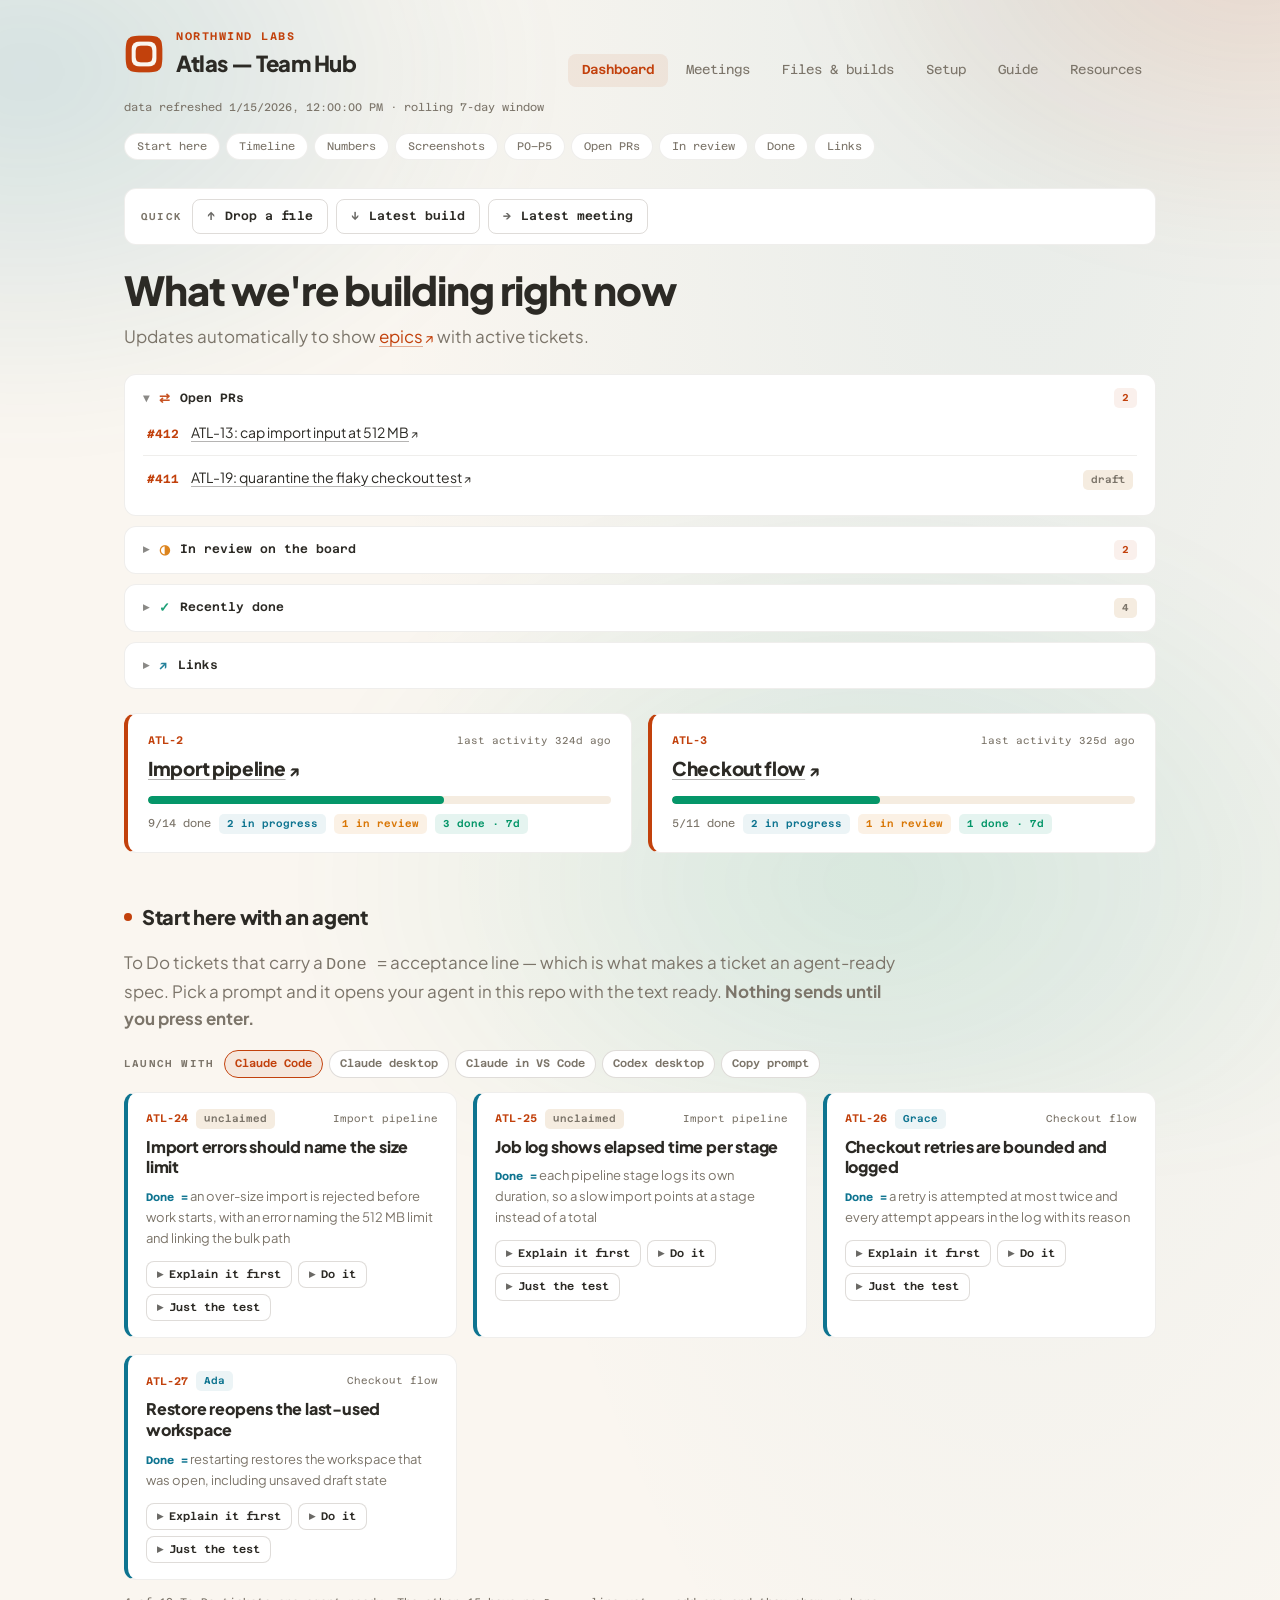
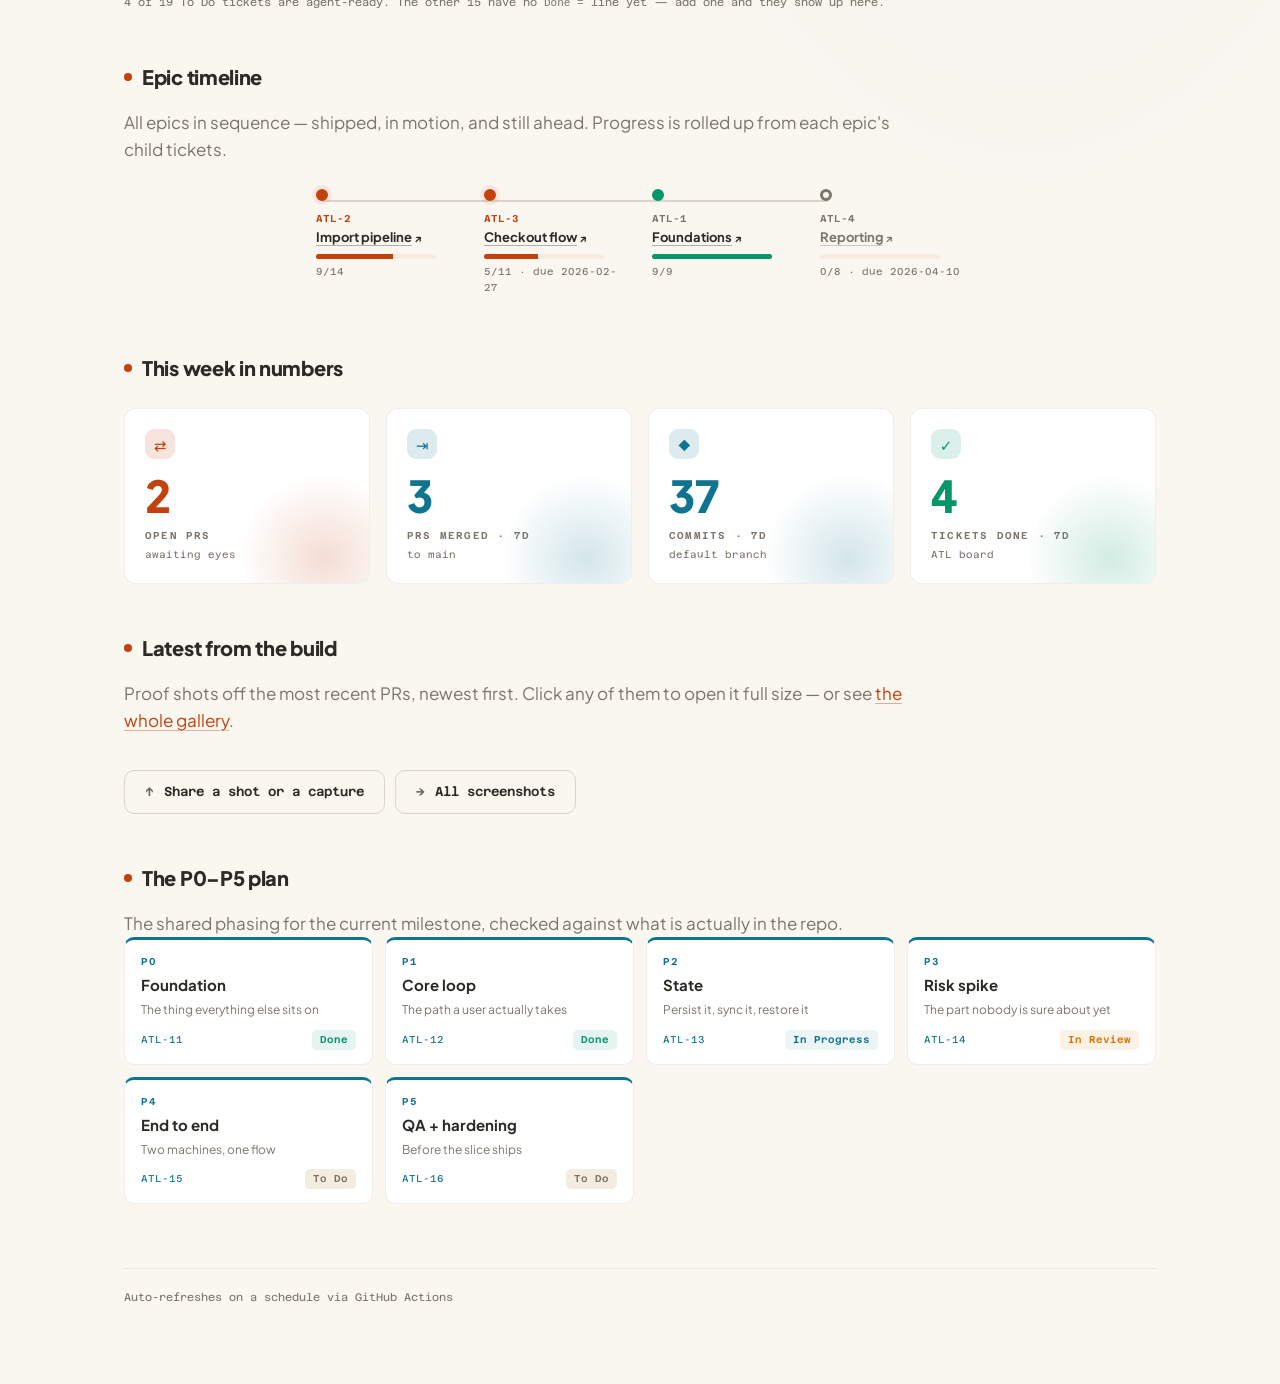
==== site/index.html @ 86916134 "A team hub that deploys as plain files Extracted from a working private deployment and generalised. " ====
<!DOCTYPE html>
<html lang="en">
<head>
<meta charset="UTF-8">
<meta name="viewport" content="width=device-width, initial-scale=1.0">
<title>Dashboard</title>
<link rel="preconnect" href="https://fonts.googleapis.com">
<link rel="preconnect" href="https://fonts.gstatic.com" crossorigin>
<link href="https://fonts.googleapis.com/css2?family=Plus+Jakarta+Sans:wght@400;600;700;800&family=Azeret+Mono:wght@400;600&display=swap" rel="stylesheet">
<link rel="icon" type="image/png" sizes="32x32" href="brand/mark-32.png">
<link rel="icon" type="image/png" sizes="64x64" href="brand/mark-64.png">
<link rel="stylesheet" href="style.css">
<script src="hub.config.js"></script>
<script defer src="hub.js"></script>
</head>
<body>
<div class="wrap">

<header class="site" data-hub-shell></header>
<p class="meta" id="generated">loading…</p>
<nav class="jumps">
  <a href="#s-start" data-needs-tracker>Start here</a>
  <a href="#s-timeline" data-needs-tracker>Timeline</a>
  <a href="#s-numbers">Numbers</a>
  <a href="#s-shots">Screenshots</a>
  <a href="#s-plan" data-needs-phases>P0–P5</a>
  <a href="#s-prs">Open PRs</a>
  <a href="#s-review" data-needs-tracker>In review</a>
  <a href="#s-done" data-needs-tracker>Done</a>
  <a href="#s-links">Links</a>
</nav>

<section class="quickbar" aria-label="Quick actions">
  <span class="quickbar__label">Quick</span>
  <a class="btn btn--lg btn--ghost" data-icon="↑" href="files.html#s-drop">Drop a file</a>
  <a class="btn btn--lg btn--ghost" data-icon="↓" href="files.html#s-builds">Latest build</a>
  <a class="btn btn--lg btn--ghost" data-icon="→" href="meetings.html">Latest meeting</a>
</section>

<h1>What we're building right now</h1>
<p class="lead" data-needs-tracker>Updates automatically to show <a id="epics-link">epics</a> with active tickets.</p>



<!-- The four reference lists live at the top where they are reachable, but folded
     so they do not push the actual dashboard below the fold. Native <details>:
     keyboard and screen-reader behaviour for free, and it still works if the
     script never loads. Counts sit in the header so a closed section still
     tells you whether it is worth opening. -->
<div class="folds">
  <details class="fold" id="s-prs" data-fold="prs" open>
    <summary class="fold__head"><span class="fold__icon">⇄</span>Open PRs<span class="fold__count" id="n-open-prs">–</span></summary>
    <div class="fold__body"><ul class="rows" id="open-prs"></ul></div>
  </details>

  <details class="fold" id="s-review" data-fold="review" data-needs-tracker>
    <summary class="fold__head"><span class="fold__icon">◑</span>In review on the board<span class="fold__count" id="n-in-review">–</span></summary>
    <div class="fold__body"><ul class="rows" id="in-review"></ul></div>
  </details>

  <details class="fold" id="s-done" data-fold="done" data-needs-tracker>
    <summary class="fold__head"><span class="fold__icon">✓</span>Recently done<span class="fold__count" id="n-done-recent">–</span></summary>
    <div class="fold__body"><ul class="rows" id="done-recent"></ul></div>
  </details>

  <details class="fold" id="s-links" data-fold="links">
    <summary class="fold__head"><span class="fold__icon">↗</span>Links</summary>
    <div class="fold__body">
      <div class="links" id="links"></div>
    </div>
  </details>
</div>

<div class="epic-hero" id="active-epics" data-needs-tracker></div>

<h2 id="s-start" data-needs-tracker>Start here with an agent</h2>
<p class="lead" data-needs-tracker>To Do tickets that carry a <code>Done =</code> acceptance line — which is what makes a ticket an agent-ready spec. Pick a prompt and it opens your agent in this repo with the text ready. <strong>Nothing sends until you press enter.</strong></p>
<div class="launchbar" data-needs-tracker>
  <span class="launchbar__label">Launch with</span>
  <div class="launchbar__opts" id="launcher"></div>
</div>
<div id="agent-ready" data-needs-tracker></div>

<h2 id="s-timeline" data-needs-tracker>Epic timeline</h2>
<p class="lead" data-needs-tracker>All epics in sequence — shipped, in motion, and still ahead. Progress is rolled up from each epic's child tickets.</p>
<div class="timeline-scroll" data-needs-tracker><div class="timeline" id="timeline"></div></div>

<h2 id="s-numbers">This week in numbers</h2>
<div class="kpis" id="kpis"></div>

<h2 id="s-shots">Latest from the build</h2>
<p class="lead">Proof shots off the most recent PRs, newest first. Click any of them to open it full size — or see <a href="files.html#s-shots">the whole gallery</a>.</p>
<div class="shots" id="shots"></div>

<div class="btn-row">
  <a class="btn btn--lg btn--ghost" data-icon="↑" href="files.html#s-drop">Share a shot or a capture</a>
  <a class="btn btn--lg btn--ghost" data-icon="→" href="files.html#s-shots">All screenshots</a>
</div>

<h2 id="s-plan" data-needs-phases>The P0–P5 plan</h2>
<p class="lead" id="phases-blurb" data-needs-phases></p>
<div class="phases" id="phases" data-needs-phases></div>


<footer class="site" data-hub-shell></footer>

</div>
<script>
/* hub.js is deferred: it runs after this inline script is parsed but before
   DOMContentLoaded fires. A cached data.json can resolve faster than that, so
   anything needing its launcher API waits here rather than racing it. */
const hubReady = new Promise((resolve) => {
  if (document.readyState !== "loading") resolve();
  else document.addEventListener("DOMContentLoaded", resolve, { once: true });
});

/* Numbers tick up from zero on load — the point of this row is "how much moved
   this week", and watching it land reads faster than a static figure. Anyone
   who has asked the OS for less motion just gets the final number. */
function countUp() {
  const still = window.matchMedia("(prefers-reduced-motion: reduce)").matches;
  for (const el of document.querySelectorAll(".kpi__val[data-to]")) {
    const to = Number(el.dataset.to);
    // requestAnimationFrame does not run in a background tab, so animating there
    // would zero the number and never restore it — someone opening the hub in a
    // background tab would come back to 0 across the board. Correctness first:
    // if we cannot animate, the real figure just stays put.
    if (!Number.isFinite(to) || to === 0 || still || document.visibilityState !== "visible") continue;
    const started = performance.now(), ms = 700;
    const step = (now) => {
      const p = Math.min(1, (now - started) / ms);
      el.textContent = Math.round(to * (1 - Math.pow(1 - p, 3)));
      if (p < 1) requestAnimationFrame(step);
    };
    el.textContent = "0";
    requestAnimationFrame(step);
  }
}

const CONFIG = globalThis.HUB_CONFIG || {};

const CHIP = (s) => {
  const cls = /done/i.test(s) ? "done" : /review/i.test(s) ? "review" : /progress/i.test(s) ? "progress" : "todo";
  return `<span class="chip chip--${cls}">${s}</span>`;
};
const esc = (t) => String(t).replace(/[&<>"]/g, (c) => ({ "&": "&amp;", "<": "&lt;", ">": "&gt;", '"': "&quot;" }[c]));

/* Board sections are removed outright when no tracker is configured, so every
   write below goes through this — a missing target is an expected state, not
   an error, and one throw here would abort the whole render. */
const setHTML = (id, html) => { const el = document.getElementById(id); if (el) el.innerHTML = html; };

/* A hub with no issue tracker is a legitimate setup — plenty of teams run on
   GitHub alone. Every board-derived section is marked data-needs-tracker (and
   the phase plan data-needs-phases, since it also needs a plan to draw), and
   they come out of the page entirely rather than sitting there empty.

   Removing beats hiding: the jump links go with their sections, so the page
   has no dead anchors, and nothing renders a "no data yet" placeholder for a
   feature this hub was never configured to have. */
const tracker = CONFIG.tracker || {};
const hasTracker = Boolean(tracker.baseUrl && tracker.projectKey);
const hasPhases = hasTracker && (CONFIG.phases || []).length > 0;

if (!hasTracker) for (const el of document.querySelectorAll("[data-needs-tracker]")) el.remove();
if (!hasPhases) for (const el of document.querySelectorAll("[data-needs-phases]")) el.remove();

/* Links are pure config — render them before the fetch so they are there even
   if data.json never arrives. */
document.getElementById("links").innerHTML = (CONFIG.links || [])
  .map((l) => `<a href="${esc(l.href)}">${esc(l.label)}</a>`).join("");

const epicsLink = document.getElementById("epics-link");
if (epicsLink && tracker.timelineUrl) epicsLink.href = tracker.timelineUrl;

const blurb = document.getElementById("phases-blurb");
if (blurb) blurb.textContent = CONFIG.phasesBlurb || "";

fetch("data.json", { cache: "no-cache" }).then((r) => r.json()).then((d) => {
  const gh = d.github || {}, jira = d.jira || {};
  const days = gh.windowDays || jira.windowDays || CONFIG.windowDays || 7;

  document.getElementById("generated").textContent =
    "data refreshed " + (d.generatedAt ? new Date(d.generatedAt).toLocaleString() : "—") + ` · rolling ${days}-day window`;

  const ago = (iso) => {
    if (!iso) return "no ticket activity yet";
    const dd = Math.floor((Date.now() - new Date(iso)) / 864e5);
    return dd <= 0 ? "active today" : dd === 1 ? "active yesterday" : `last activity ${dd}d ago`;
  };
  const pct = (e) => (e.total ? Math.round((e.done / e.total) * 100) : 0);
  const epics = jira.epics || [];
  const active = epics.filter((e) => e.state === "active");

  setHTML("active-epics", active.map((e) => `
    <div class="epic">
      <div class="epic__head">
        <span class="epic__key"><a href="${e.url}">${e.key}</a></span>
        <span class="epic__ago">${ago(e.lastActivity)}</span>
      </div>
      <div class="epic__name"><a href="${e.url}">${esc(e.name)}</a></div>
      <div class="epic__bar"><div class="epic__fill" style="width:${pct(e)}%"></div></div>
      <div class="epic__stats">
        <span>${e.done}/${e.total} done</span>
        ${e.inProgress ? `<span class="chip chip--progress">${e.inProgress} in progress</span>` : ""}
        ${e.inReview ? `<span class="chip chip--review">${e.inReview} in review</span>` : ""}
        ${e.doneRecent ? `<span class="chip chip--done">${e.doneRecent} done · ${days}d</span>` : ""}
      </div>
    </div>`).join("") ||
    `<p class="lead">${epics.length ? "No epic has moved recently — the board is quiet." : "No epic data yet — waiting on the next scheduled refresh."}</p>`);

  setHTML("timeline", epics.map((e) => `
    <div class="tl__node tl__node--${e.state}">
      <div class="tl__dot"></div>
      <div class="tl__key">${e.key}</div>
      <div class="tl__name"><a href="${e.url}">${esc(e.name)}</a></div>
      <div class="tl__bar"><div class="tl__fill" style="width:${pct(e)}%"></div></div>
      <div class="tl__meta">${e.total ? `${e.done}/${e.total}` : "unscoped"}${e.dueDate ? ` · due ${e.dueDate}` : ""}</div>
    </div>`).join("") ||
    '<p class="lead">No epic data yet — waiting on the next scheduled refresh.</p>');

  const doneCount = (jira.doneRecent || []).length;
  setHTML("kpis", [
    { v: (gh.openPrs || []).length, l: "open PRs", s: "awaiting eyes", tone: "accent", icon: "⇄" },
    { v: (gh.mergedPrs || []).length, l: `PRs merged · ${days}d`, s: "to main", tone: "water", icon: "⇥" },
    { v: gh.commitCount ?? "—", l: `commits · ${days}d`, s: "default branch", tone: "water", icon: "◆" },
    // The only board-derived card — it goes with the rest of the board.
    ...(hasTracker
      ? [{ v: doneCount, l: `tickets done · ${days}d`, s: tracker.label || "the board", tone: "green", icon: "✓" }]
      : []),
  ].map((k) => `
    <div class="kpi kpi--${k.tone}">
      <span class="kpi__icon">${k.icon}</span>
      <div class="kpi__val" data-to="${Number.isFinite(Number(k.v)) ? Number(k.v) : ""}">${k.v}</div>
      <div class="kpi__label">${k.l}</div>
      <div class="kpi__sub">${k.s}</div>
    </div>`).join(""));
  countUp();

  setHTML("phases", (jira.phases || []).map((p) => `
    <div class="phase">
      <div class="phase__tag">${p.phase}</div>
      <div class="phase__name">${esc(p.name)}</div>
      <div class="phase__desc">${esc(p.desc)}</div>
      <div class="phase__row">
        <span class="phase__key"><a href="${esc(p.url || "#")}">${esc(p.key)}</a></span>
        ${CHIP(p.status)}
      </div>
    </div>`).join("") || '<p class="lead">No phase data yet — run the refresh.</p>');

  const li = (id, t, url, extra = "") => `<li><span class="id"><a href="${url}">${id}</a></span><span class="t"><a href="${url}">${esc(t)}</a></span>${extra}</li>`;
  const empty = '<li><span class="t t-dim">nothing right now</span></li>';

  const count = (id, n, hot) => {
    const el = document.getElementById(id);
    if (!el) return;
    el.textContent = n;
    el.classList.toggle("fold__count--hot", Boolean(hot) && n > 0);
  };
  count("n-open-prs", (gh.openPrs || []).length, true);
  count("n-in-review", (jira.inReview || []).length, true);
  count("n-done-recent", doneCount);

  setHTML("open-prs",
    (gh.openPrs || []).map((p) => li("#" + p.number, p.title, p.url, p.draft ? '<span class="badge chip chip--todo">draft</span>' : "")).join("") || empty);
  setHTML("in-review",
    (jira.inReview || []).map((i) => li(i.key, i.summary, i.url)).join("") || empty);
  setHTML("done-recent",
    (jira.doneRecent || []).map((i) => li(i.key, i.summary, i.url, '<span class="badge chip chip--done">done</span>')).join("") || empty);

  renderAgentQueue(jira.agentReady);
}).catch(() => {
  document.getElementById("generated").textContent = "data.json missing — run scripts/fetch-data.mjs";
});


const slugify = (s) => s.toLowerCase().replace(/[^a-z0-9]+/g, "-").replace(/^-+|-+$/g, "").split("-").slice(0, 5).join("-");

/* Prompt templates live in hub.config.js — they encode a team's harness, gates
   and vocabulary, which is exactly the kind of thing that should not be buried
   in a page. They are text with {placeholders} rather than functions, so the
   config file stays data that anyone can edit. An unknown placeholder is left
   as-is: better a visible {oops} in the prompt box than a silent "undefined". */
const PROMPTS = CONFIG.prompts || [];

const fill = (template, t) => {
  const values = {
    key: t.key,
    summary: t.summary,
    done: t.done,
    branch: `${t.key}-${slugify(t.summary)}`,
    repo: (CONFIG.repo || {}).slug || "",
  };
  return String(template).replace(/\{(\w+)\}/g, (whole, name) =>
    Object.prototype.hasOwnProperty.call(values, name) ? values[name] : whole);
};


async function renderAgentQueue(queue) {
  const host = document.getElementById("agent-ready");
  const bar = document.getElementById("launcher");
  if (!host || !bar) return; // no tracker configured — the whole section is gone
  const tickets = queue?.tickets;

  if (!Array.isArray(tickets)) {
    bar.innerHTML = "";
    host.innerHTML = '<div class="card"><p class="lead m-0">This queue appears after the next data refresh (every 6 hours, or on push).</p></div>';
    return;
  }
  if (!tickets.length) {
    bar.innerHTML = "";
    host.innerHTML = `<div class="card"><p class="lead m-0">None of the ${queue.todoTotal || 0} To&nbsp;Do tickets has a <code>Done =</code> acceptance line yet. Add one to a ticket and it appears here.</p></div>`;
    return;
  }
  const gap = (queue.todoTotal || 0) - (queue.readyTotal || tickets.length);

  await hubReady;
  const active = window.kfCurrentLauncher();
  bar.innerHTML = window.KF_LAUNCHERS.map((l) => `
    <button class="btn btn--sm btn--pill" type="button" data-launcher="${l.id}" aria-pressed="${l.id === active}" title="${esc(l.note)}">${esc(l.label)}</button>`).join("");

  host.innerHTML = `<div class="queue">${tickets.map((t, ti) => `
    <article class="tk">
      <div class="tk__head">
        <span class="epic__key"><a href="${t.url}">${t.key}</a></span>
        ${t.assignee ? `<span class="chip chip--progress">${esc(t.assignee)}</span>` : '<span class="chip chip--todo">unclaimed</span>'}
        ${t.epic ? `<span class="tk__epic">${esc(t.epic)}</span>` : ""}
      </div>
      <h3 class="tk__name">${esc(t.summary)}</h3>
      <p class="tk__done"><strong>Done =</strong> ${esc(t.done)}</p>
      <div class="tk__acts">
        ${PROMPTS.map((p, pi) => `<button class="btn btn--sm" type="button" data-icon="▸" data-t="${ti}" data-p="${pi}" title="${esc(p.hint)}">${esc(p.label)}</button>`).join("")}
      </div>
    </article>`).join("")}</div>${gap > 0 ? `
    <p class="meta mt-2">${queue.readyTotal} of ${queue.todoTotal} To&nbsp;Do tickets are agent-ready. The other ${gap} have no <code>Done =</code> line yet — add one and they show up here.</p>` : ""}`;

  bar.querySelectorAll("[data-launcher]").forEach((b) => b.addEventListener("click", () => {
    window.kfSetLauncher(b.dataset.launcher);
    renderAgentQueue(queue);
  }));

  host.querySelectorAll("[data-p]").forEach((b) => b.addEventListener("click", async () => {
    const ticket = tickets[Number(b.dataset.t)];
    const spec = PROMPTS[Number(b.dataset.p)];
    const was = b.textContent;
    b.classList.add("btn--ok");
    b.textContent = await window.kfLaunchAgent({
      prompt: fill(spec.text, ticket), label: spec.label, source: ticket.key,
    });
    setTimeout(() => { b.textContent = was; b.classList.remove("btn--ok"); }, 1800);
  }));
}

/* ---- latest screenshots -------------------------------------------------- */
/* The same manifest the Files page gallery reads, trimmed to the newest five.
   The section stays empty if the manifest is missing rather than shouting
   about it on the landing page. */
fetch("img/proof/manifest.json", { cache: "no-cache" })
  .then((r) => { if (!r.ok) throw new Error("no manifest"); return r.json(); })
  .then((d) => {
    const shots = (d.shots || []).slice(0, 5);
    if (!shots.length) return;
    const days = (iso) => Math.floor((Date.now() - new Date(iso)) / 864e5);
    const when = (iso) => {
      const n = days(iso);
      return n <= 0 ? "today" : n === 1 ? "yesterday" : `${n}d ago`;
    };
    const card = (s, cls) => `
      <figure class="shot ${cls}">
        ${days(s.date) <= 7 ? '<span class="shot__flag">new</span>' : ""}
        <img src="img/proof/${esc(s.file)}" data-lightbox="img/proof/${esc(s.file)}"
             alt="${esc(s.title)}" loading="lazy">
        <figcaption class="shot__body">
          <div class="shot__name">${esc(s.title)}</div>
          <div class="shot__meta">${esc(s.ticket)} · <a href="${esc(s.prUrl)}">PR #${s.pr}</a> · ${when(s.date)}</div>
        </figcaption>
      </figure>`;
    document.getElementById("shots").innerHTML =
      card(shots[0], "shot--feature") +
      `<div class="shots__minis">${shots.slice(1).map((x) => card(x, "shot--mini")).join("")}</div>`;
  })
  .catch(() => { /* no manifest yet — leave the section empty */ });
</script>
</body>
</html>
---- site/style.css ----
:root {
  --font-body: 'Plus Jakarta Sans', system-ui, sans-serif;
  --font-mono: 'Azeret Mono', 'SF Mono', Consolas, monospace;
  --bg: #faf6f0;
  --surface: #ffffff;
  --surface2: #f5ece0;
  --border: rgba(60, 40, 20, 0.08);
  --border-bright: rgba(60, 40, 20, 0.16);
  --text: #2c2a25;
  --text-dim: #7c756a;
  --accent: #c2410c;
  --accent-dim: rgba(194, 65, 12, 0.08);
  --water: #0e7490;
  --water-dim: rgba(14, 116, 144, 0.08);
  --green: #059669;
  --green-dim: rgba(5, 150, 105, 0.10);
  --amber: #d97706;
  --amber-dim: rgba(217, 119, 6, 0.10);
}

@media (prefers-color-scheme: dark) {
  :root {
    --bg: #1c1916;
    --surface: #262220;
    --surface2: #302b28;
    --border: rgba(200, 180, 160, 0.08);
    --border-bright: rgba(200, 180, 160, 0.16);
    --text: #f0e8dc;
    --text-dim: #a09888;
    --accent: #e85d2a;
    --accent-dim: rgba(232, 93, 42, 0.10);
    --water: #22b8d4;
    --water-dim: rgba(34, 184, 212, 0.10);
    --green: #34d399;
    --green-dim: rgba(52, 211, 153, 0.12);
    --amber: #fbbf24;
    --amber-dim: rgba(251, 191, 36, 0.12);
  }
}

* { margin: 0; padding: 0; box-sizing: border-box; }

html { scroll-behavior: smooth; }
[id] { scroll-margin-top: 24px; }

body {
  font-family: var(--font-body);
  background: var(--bg);
  background-image: radial-gradient(ellipse at 80% 0%, var(--water-dim) 0%, transparent 45%);
  color: var(--text);
  line-height: 1.6;
  overflow-wrap: break-word;
}

.wrap { max-width: 1080px; margin: 0 auto; padding: 0 24px 80px; }

header.site {
  display: flex;
  align-items: baseline;
  justify-content: space-between;
  flex-wrap: wrap;
  gap: 12px;
  padding: 28px 0 8px;
  /* hub.js fills this element from hub.config.js, and deferred scripts can run
     after a first paint. Holding the unwrapped height means the page below does
     not jump when the header arrives. */
  min-height: 76px;
}

/* Brand lockup: the mark sits beside the wordmark. header.site aligns on
   `baseline`, which an <img> does not share with text — so the brand is its own
   centred flex row and only the row participates in the header's baseline. */
.site__brand { display: flex; align-items: center; gap: 12px; }
.site__logo {
  height: 40px;
  /* Height drives it and the intrinsic size comes from hub.config.js, so a
     tenant mark of any proportion sits correctly without a squash. */
  width: auto;
  flex: none;
  display: block;
}

.site__title { font-size: 22px; font-weight: 800; letter-spacing: -0.5px; }
.site__title small {
  display: block;
  font-family: var(--font-mono);
  font-size: 11px;
  font-weight: 600;
  letter-spacing: 1.5px;
  text-transform: uppercase;
  color: var(--accent);
}

nav.site__nav { display: flex; gap: 4px; flex-wrap: wrap; }
nav.site__nav a {
  font-family: var(--font-mono);
  font-size: 13px;
  text-decoration: none;
  color: var(--text-dim);
  padding: 6px 14px;
  border-radius: 8px;
}
nav.site__nav a:hover { color: var(--text); background: var(--surface2); }
nav.site__nav a.active { color: var(--accent); background: var(--accent-dim); font-weight: 600; }

.meta {
  font-family: var(--font-mono);
  font-size: 11px;
  color: var(--text-dim);
  margin: 4px 0 16px;
}

.jumps { display: flex; flex-wrap: wrap; gap: 6px; margin: 0 0 28px; }
.jumps a {
  font-family: var(--font-mono); font-size: 11px; text-decoration: none;
  color: var(--text-dim); background: var(--surface); border: 1px solid var(--border);
  border-radius: 999px; padding: 4px 12px;
}
.jumps a:hover { color: var(--accent); border-color: var(--accent); }

h1 { font-size: clamp(28px, 4.5vw, 40px); font-weight: 800; letter-spacing: -1px; line-height: 1.15; margin: 8px 0 10px; }
h2 {
  font-size: 20px; font-weight: 800; letter-spacing: -0.3px;
  margin: 48px 0 16px;
  display: flex; align-items: center; gap: 10px;
}
h2::before { content: ''; width: 8px; height: 8px; border-radius: 50%; background: var(--accent); flex-shrink: 0; }
.lead { color: var(--text-dim); max-width: 65ch; font-size: 17px; }

.kpis { display: grid; grid-template-columns: repeat(auto-fit, minmax(180px, 1fr)); gap: 16px; margin-top: 24px; }
.kpi { background: var(--surface); border: 1px solid var(--border); border-radius: 12px; padding: 20px; min-width: 0; }
.kpi__val { font-size: 40px; font-weight: 800; letter-spacing: -1.5px; line-height: 1.1; font-variant-numeric: tabular-nums; }
.kpi__label { font-family: var(--font-mono); font-size: 10px; font-weight: 600; text-transform: uppercase; letter-spacing: 1.2px; color: var(--text-dim); margin-top: 8px; }
.kpi__sub { font-family: var(--font-mono); font-size: 10px; color: var(--text-dim); margin-top: 3px; }

.epic-hero { display: grid; grid-template-columns: repeat(auto-fit, minmax(280px, 1fr)); gap: 16px; margin-top: 24px; }
.epic {
  background: var(--surface); border: 1px solid var(--border); border-left: 4px solid var(--accent);
  border-radius: 12px; padding: 18px 20px; min-width: 0;
}
.epic__head { display: flex; justify-content: space-between; align-items: baseline; gap: 8px; }
.epic__key { font-family: var(--font-mono); font-size: 11px; font-weight: 600; }
.epic__key a { color: var(--accent); text-decoration: none; }
.epic__key a:hover { text-decoration: underline; }
.epic__ago { font-family: var(--font-mono); font-size: 10px; color: var(--text-dim); }
.epic__name { font-size: 19px; font-weight: 800; letter-spacing: -0.3px; margin: 4px 0 12px; }
.epic__name a { color: var(--text); text-decoration: none; }
.epic__name a:hover { color: var(--accent); }
.epic__bar { height: 8px; border-radius: 4px; background: var(--surface2); overflow: hidden; }
.epic__fill { height: 100%; border-radius: 4px; background: var(--green); min-width: 2px; }
.epic__stats {
  display: flex; flex-wrap: wrap; gap: 8px; align-items: center; margin-top: 10px;
  font-family: var(--font-mono); font-size: 11px; color: var(--text-dim);
}

/* The timeline outgrew its column: 13 epics need ~2200px inside a 1032px wrap,
   so it scrolled sideways permanently and only ever showed a third of itself.
   Two changes fix that. It breaks out of .wrap up to the viewport width, and it
   wraps onto another row instead of scrolling when even that isn't enough — so
   the bar never appears at any width, and a wide monitor gets the whole plan
   on one line.

   --sbw is the scrollbar width, set by hub.js. Without subtracting it, 100vw
   overshoots the document by exactly the scrollbar and puts a horizontal bar on
   <body> — the very thing being removed here. It defaults to 0px, so this
   degrades safely if the script never runs. */
.timeline-scroll {
  --tl-max: min(2400px, calc(100vw - var(--sbw, 0px) - 48px));
  margin-top: 20px;
  padding-bottom: 8px;
  margin-inline: min(0px, calc((100% - var(--tl-max)) / 2));
  overflow-x: auto;          /* belt and braces; wrapping means it never fires */
}
.timeline {
  display: flex; flex-wrap: wrap; justify-content: center;
  row-gap: 26px; position: relative; padding-top: 6px;
}
.tl__node { width: 168px; flex-shrink: 0; padding: 0 12px; position: relative; }
/* Connector drawn per node rather than as one bar across the whole timeline, so
   it survives wrapping: each row gets a continuous rule that stops at its edge. */
.tl__node::before {
  content: ''; position: absolute; top: 11px; left: 0; right: 0;
  height: 2px; background: var(--border-bright);
}
.tl__node:first-child::before { left: 18px; }
.tl__node:last-child::before { right: calc(100% - 20px); }
.tl__dot {
  width: 12px; height: 12px; border-radius: 50%; margin-bottom: 10px;
  background: var(--bg); border: 3px solid var(--text-dim); position: relative;
}
.tl__node--done .tl__dot { border-color: var(--green); background: var(--green); }
.tl__node--active .tl__dot { border-color: var(--accent); background: var(--accent); box-shadow: 0 0 0 4px var(--accent-dim); }
.tl__key { font-family: var(--font-mono); font-size: 10px; font-weight: 600; color: var(--text-dim); }
.tl__node--active .tl__key { color: var(--accent); }
.tl__name { font-size: 13px; font-weight: 700; line-height: 1.3; margin: 2px 0 8px; }
.tl__name a { color: var(--text); text-decoration: none; }
.tl__name a:hover { color: var(--accent); }
.tl__node--upcoming .tl__name a { color: var(--text-dim); }
.tl__bar { height: 5px; border-radius: 3px; background: var(--surface2); overflow: hidden; max-width: 120px; }
.tl__fill { height: 100%; background: var(--green); }
.tl__node--active .tl__fill { background: var(--accent); }
.tl__meta { font-family: var(--font-mono); font-size: 10px; color: var(--text-dim); margin-top: 5px; }

.phases { display: grid; grid-template-columns: repeat(auto-fit, minmax(200px, 1fr)); gap: 12px; }
.phase { background: var(--surface); border: 1px solid var(--border); border-top: 3px solid var(--water); border-radius: 10px; padding: 14px 16px; min-width: 0; }
.phase__tag { font-family: var(--font-mono); font-size: 10px; font-weight: 600; letter-spacing: 1px; color: var(--water); }
.phase__name { font-weight: 700; font-size: 15px; margin: 3px 0; }
.phase__desc { font-size: 12px; color: var(--text-dim); }
.phase__row { display: flex; align-items: center; justify-content: space-between; gap: 8px; margin-top: 10px; }
.phase__key { font-family: var(--font-mono); font-size: 10px; }
.phase__key a { color: var(--water); text-decoration: none; }
.phase__key a:hover { text-decoration: underline; }

.chip { display: inline-block; font-family: var(--font-mono); font-size: 10px; font-weight: 600; padding: 2px 8px; border-radius: 5px; white-space: nowrap; }
.chip--todo { background: var(--surface2); color: var(--text-dim); }
.chip--progress { background: var(--water-dim); color: var(--water); }
.chip--review { background: var(--amber-dim); color: var(--amber); }
.chip--done { background: var(--green-dim); color: var(--green); }

ul.rows { list-style: none; }
ul.rows li { display: flex; gap: 12px; align-items: baseline; padding: 10px 4px; border-bottom: 1px solid var(--border); min-width: 0; }
ul.rows li:last-child { border-bottom: none; }
ul.rows .id { font-family: var(--font-mono); font-size: 12px; font-weight: 600; color: var(--accent); flex-shrink: 0; }
ul.rows .id a { color: inherit; text-decoration: none; }
ul.rows .id a:hover { text-decoration: underline; }
ul.rows .t { font-size: 14px; }
ul.rows .t a { color: var(--text); text-decoration: none; }
ul.rows .t a:hover { color: var(--accent); }
ul.rows .badge { margin-left: auto; flex-shrink: 0; }

.links { display: flex; flex-wrap: wrap; gap: 10px; margin-top: 8px; }
.links a {
  font-family: var(--font-mono); font-size: 12px; text-decoration: none;
  background: var(--surface); border: 1px solid var(--border-bright); border-radius: 8px;
  padding: 8px 14px; color: var(--text);
}
.links a:hover { border-color: var(--accent); color: var(--accent); }

.card { background: var(--surface); border: 1px solid var(--border); border-radius: 12px; padding: 20px 24px; }
.grid2 { display: grid; grid-template-columns: 1fr 1fr; gap: 20px; align-items: start; }
.grid2 > * { min-width: 0; }
@media (max-width: 760px) { .grid2 { grid-template-columns: 1fr; } }

.guide h3 { font-size: 16px; font-weight: 700; margin: 20px 0 6px; }
.guide p, .guide li { color: var(--text-dim); font-size: 15px; }
/* The global reset zeroes margins, so stacked paragraphs collide. Space only
   consecutive ones; single paragraphs keep taking their rhythm from siblings. */
.guide p + p { margin-top: 12px; }
.guide strong { color: var(--text); }
.guide ul, .guide ol { padding-left: 1.4em; margin: 8px 0; }
.guide code {
  font-family: var(--font-mono); font-size: 0.85em;
  background: var(--accent-dim); color: var(--accent);
  padding: 1px 6px; border-radius: 4px;
}

.steps { counter-reset: s; list-style: none; padding: 0; }
.steps li { counter-increment: s; position: relative; padding: 10px 0 10px 44px; }
.steps li::before {
  content: counter(s, decimal-leading-zero);
  position: absolute; left: 0; top: 12px;
  font-family: var(--font-mono); font-size: 12px; font-weight: 600; color: var(--accent);
  background: var(--accent-dim); border-radius: 6px; padding: 2px 7px;
}

/* ---- buttons ------------------------------------------------------------- */
/* One component. There used to be three — .btn, .cta and .lbtn/.lpill — each
   with its own font size, radius and padding for the same job, which is most of
   why the pages did not feel like one site. Everything now varies through
   modifiers on top of this base, and the colours run through custom properties
   so a tone only has to say what changes. */
.btn {
  --btn-bg: var(--surface);
  --btn-fg: var(--text);
  --btn-bd: var(--border-bright);
  display: inline-flex; align-items: center; gap: 8px;
  font-family: var(--font-mono); font-size: 12px; font-weight: 600; line-height: 1.4;
  text-decoration: none; cursor: pointer; white-space: nowrap;
  background: var(--btn-bg); color: var(--btn-fg);
  border: 1px solid var(--btn-bd); border-radius: 8px;
  padding: 8px 14px;
  transition: border-color .15s ease, color .15s ease, background .15s ease, filter .15s ease;
}
.btn:hover { --btn-bd: var(--accent); --btn-fg: var(--accent); }
.btn:focus-visible { outline: 2px solid var(--accent); outline-offset: 2px; }
.btn[disabled] { opacity: .45; cursor: not-allowed; }
.btn[disabled]:hover { --btn-bd: var(--border-bright); --btn-fg: var(--text); }

/* sizes */
.btn--sm { font-size: 11px; padding: 5px 10px; gap: 6px; }
.btn--lg { font-size: 13px; padding: 12px 20px; gap: 10px; border-radius: 10px; }

/* tones */
.btn--primary { --btn-bg: var(--accent); --btn-bd: var(--accent); --btn-fg: #fff; }
.btn--primary:hover { --btn-fg: #fff; filter: brightness(1.08); }
/* The dark-mode accent is too light to carry white text at this size (3.5:1,
   under AA), so dark ink on the fill instead — 5.0:1. */
@media (prefers-color-scheme: dark) {
  .btn--primary, .btn--primary:hover { --btn-fg: #1c1916; }
}
.btn--ghost { --btn-bg: transparent; }
.btn--danger:hover { --btn-bd: #dc2626; --btn-fg: #dc2626; }
.btn--ok { --btn-fg: var(--green); --btn-bd: var(--green); --btn-bg: var(--green-dim); }

/* a pill that holds a selected state — launcher picker, area filters */
.btn--pill { border-radius: 999px; --btn-fg: var(--text-dim); }
.btn--pill:hover { --btn-fg: var(--text); }
.btn--pill[aria-pressed="true"], .btn--pill.is-on {
  --btn-bg: var(--accent-dim); --btn-fg: var(--accent); --btn-bd: var(--accent);
}

.btn-row { display: flex; flex-wrap: wrap; gap: 10px; align-items: center; margin: 12px 0 4px; }
.quickbar .btn { font-size: 12px; padding: 8px 14px; border-radius: 8px; margin: 0; }

/* Icons are decorative: a glyph in a data attribute, inheriting colour and
   size, with the label still carrying the meaning in words. */
.btn[data-icon]::before {
  content: attr(data-icon);
  font-size: 1.05em; line-height: 1; opacity: .7;
}
.btn[data-icon]:hover::before { opacity: 1; }

/* ---- callouts and microcopy ---------------------------------------------- */
/* Two shapes, not five. A callout is an emphasis block that takes a tone; a
   note is muted fine print. .empty and .disclosure were separate rules saying
   the same thing as .note, so they are aliases now. */
.callout {
  --tint: var(--accent);
  --tint-dim: var(--accent-dim);
  border-left: 4px solid var(--tint);
  background: var(--tint-dim);
  border-radius: 8px; padding: 14px 18px; margin: 16px 0; font-size: 15px;
}
.callout--water { --tint: var(--water); --tint-dim: var(--water-dim); }
.callout--green { --tint: var(--green); --tint-dim: var(--green-dim); }
.callout--amber { --tint: var(--amber); --tint-dim: var(--amber-dim); }

.note, .empty, .disclosure {
  font-family: var(--font-mono); font-size: 11px; color: var(--text-dim);
}
.note { background: var(--surface2); border-radius: 8px; padding: 10px 14px; margin: 12px 0; }
.empty { padding: 16px 4px; font-size: 12px; }
.disclosure { font-size: 10px; margin-top: 8px; }

/* ---- spacing utilities --------------------------------------------------- */
/* A small scale, so a section that needs a nudge does not grow an inline
   style. These were the last one-off style="" attributes on the site. */
.mt-0 { margin-top: 0; }
.mt-1 { margin-top: 8px; }
.mt-2 { margin-top: 14px; }
.mt-3 { margin-top: 20px; }
.m-0  { margin: 0; }

footer.site {
  margin-top: 64px; padding-top: 20px; border-top: 1px solid var(--border);
  font-family: var(--font-mono); font-size: 11px; color: var(--text-dim);
}

/* ---- buttons ------------------------------------------------------------- */

.toolbar { display: flex; flex-wrap: wrap; gap: 8px; align-items: center; margin: 16px 0; }
.toolbar__spacer { margin-left: auto; }

/* ---- drop zone ----------------------------------------------------------- */
.drop {
  border: 2px dashed var(--border-bright); border-radius: 14px;
  background: var(--surface);
  padding: 34px 24px; text-align: center;
  transition: border-color .15s, background .15s;
}
.drop.is-over { border-color: var(--accent); background: var(--accent-dim); }
.drop__big { font-size: 17px; font-weight: 700; }
.drop__sub { font-family: var(--font-mono); font-size: 11px; color: var(--text-dim); margin-top: 6px; }
.drop input[type=file] { display: none; }

/* ---- upload queue -------------------------------------------------------- */
.queue { list-style: none; margin-top: 14px; display: grid; gap: 8px; }
.q {
  background: var(--surface); border: 1px solid var(--border); border-radius: 10px;
  padding: 10px 14px; display: grid; gap: 6px;
}
.q__top { display: flex; gap: 10px; align-items: baseline; }
.q__name { font-size: 13px; font-weight: 600; overflow: hidden; text-overflow: ellipsis; white-space: nowrap; }
.q__stat { margin-left: auto; font-family: var(--font-mono); font-size: 10px; color: var(--text-dim); flex-shrink: 0; }
.q--err .q__stat { color: #dc2626; }
.q--ok .q__stat { color: var(--green); }
.prog { height: 6px; border-radius: 3px; background: var(--surface2); overflow: hidden; }
.prog__fill { height: 100%; background: var(--accent); width: 0; transition: width .2s; }
.q--ok .prog__fill { background: var(--green); }
.q--err .prog__fill { background: #dc2626; }

/* ---- file list ----------------------------------------------------------- */
.files { list-style: none; }
.f {
  display: flex; gap: 12px; align-items: center;
  padding: 11px 4px; border-bottom: 1px solid var(--border); min-width: 0;
}
.f:last-child { border-bottom: none; }
.f__icon {
  width: 30px; height: 30px; flex-shrink: 0; border-radius: 7px;
  display: grid; place-items: center;
  background: var(--surface2); color: var(--text-dim);
  font-family: var(--font-mono); font-size: 9px; font-weight: 600; text-transform: uppercase;
}
.f__main { min-width: 0; flex: 1; }
.f__name { font-size: 14px; font-weight: 600; overflow: hidden; text-overflow: ellipsis; white-space: nowrap; }
.f__meta { font-family: var(--font-mono); font-size: 10px; color: var(--text-dim); margin-top: 2px; }
.f__actions { display: flex; gap: 6px; flex-shrink: 0; }

/* ---- builds -------------------------------------------------------------- */
.builds { display: grid; grid-template-columns: repeat(auto-fit, minmax(260px, 1fr)); gap: 16px; }
.build {
  background: var(--surface); border: 1px solid var(--border);
  border-top: 3px solid var(--green); border-radius: 12px; padding: 18px 20px; min-width: 0;
}
.build__tag {
  font-family: var(--font-mono); font-size: 10px; font-weight: 600;
  letter-spacing: 1px; text-transform: uppercase; color: var(--green);
}
.build__name { font-size: 16px; font-weight: 800; letter-spacing: -0.2px; margin: 4px 0 2px; word-break: break-word; }
.build__meta { font-family: var(--font-mono); font-size: 10px; color: var(--text-dim); margin-bottom: 14px; }

/* ---- screenshot gallery -------------------------------------------------- */
.gallery { display: grid; grid-template-columns: repeat(auto-fill, minmax(240px, 1fr)); gap: 16px; }
.shot {
  background: var(--surface); border: 1px solid var(--border);
  border-radius: 12px; overflow: hidden; display: flex; flex-direction: column;
}
.shot img {
  width: 100%; aspect-ratio: 16 / 10; object-fit: cover;
  background: var(--surface2); display: block; cursor: zoom-in;
}
.shot__body { padding: 12px 14px; }
.shot__name { font-size: 13px; font-weight: 700; }
.shot__meta { font-family: var(--font-mono); font-size: 10px; color: var(--text-dim); margin-top: 3px; }
.shot__meta a { color: var(--accent); text-decoration: none; }

.lightbox {
  position: fixed; inset: 0; z-index: 50; background: rgba(0, 0, 0, .82);
  display: none; place-items: center; padding: 32px; cursor: zoom-out;
}
.lightbox.is-open { display: grid; }
.lightbox img { max-width: 100%; max-height: 100%; border-radius: 8px; }

/* ---- meeting / transcript ------------------------------------------------ */
.player { width: 100%; border-radius: 12px; background: #000; display: block; aspect-ratio: 16/9; }
.player--audio { aspect-ratio: auto; height: 54px; background: transparent; }

.actions { list-style: none; display: grid; gap: 10px; }
.act {
  background: var(--surface); border: 1px solid var(--border);
  border-left: 4px solid var(--amber); border-radius: 10px; padding: 13px 16px;
}
.act--done { border-left-color: var(--green); }
.act__top { display: flex; gap: 10px; align-items: baseline; flex-wrap: wrap; }
.act__who {
  font-family: var(--font-mono); font-size: 10px; font-weight: 600;
  text-transform: uppercase; letter-spacing: .8px; color: var(--amber);
}
.act--done .act__who { color: var(--green); }
.act__text { font-size: 15px; margin-top: 4px; }
.act__meta { font-family: var(--font-mono); font-size: 10px; color: var(--text-dim); margin-top: 6px; }
.act__meta a { color: var(--accent); text-decoration: none; }

.tx { max-height: 560px; overflow-y: auto; border: 1px solid var(--border); border-radius: 12px; background: var(--surface); }
.seg {
  display: flex; gap: 12px; align-items: baseline;
  padding: 7px 16px; border-bottom: 1px solid var(--border);
}
.seg:last-child { border-bottom: none; }
.seg:hover { background: var(--surface2); }
.seg.is-hit { background: var(--accent-dim); }
.seg__t {
  font-family: var(--font-mono); font-size: 10px; color: var(--accent);
  flex-shrink: 0; text-decoration: none; padding-top: 3px; width: 52px;
}
.seg__t:hover { text-decoration: underline; }
.seg__x { font-size: 14px; line-height: 1.55; }
.seg mark { background: var(--amber-dim); color: var(--text); border-radius: 3px; padding: 0 2px; }

.search {
  font-family: var(--font-mono); font-size: 12px;
  background: var(--surface); color: var(--text);
  border: 1px solid var(--border-bright); border-radius: 8px;
  padding: 8px 12px; min-width: 220px; flex: 1; max-width: 340px;
}
.search:focus { outline: none; border-color: var(--accent); }

.clips { display: grid; grid-template-columns: repeat(auto-fill, minmax(280px, 1fr)); gap: 16px; }
.clip {
  background: var(--surface); border: 1px solid var(--border);
  border-top: 3px solid var(--water); border-radius: 12px; padding: 16px 18px;
}
.clip__tag {
  font-family: var(--font-mono); font-size: 10px; font-weight: 600;
  letter-spacing: 1px; text-transform: uppercase; color: var(--water);
}
.clip__name { font-size: 15px; font-weight: 700; margin: 4px 0 4px; }
.clip__why { font-size: 13px; color: var(--text-dim); }
.clip__meta { font-family: var(--font-mono); font-size: 10px; color: var(--text-dim); margin: 10px 0; }
.clip__quote {
  font-size: 13px; font-style: italic; color: var(--text);
  border-left: 3px solid var(--border-bright); padding-left: 10px; margin: 10px 0;
}

.tabs { display: flex; flex-wrap: wrap; gap: 6px; margin: 20px 0 4px; }

/* ---------------------------------------------------------------------------
   Setup page: the agent deck

   Three cards, and picking one is meant to feel like picking a starter: the card
   leans toward your cursor with a sheen tracking it, settles when chosen, and the
   two you passed over recede. The cards are deliberately NOT interchangeable —
   different tiers, different art treatments, different stat counts — because a
   row of identical icon-heading-text boxes is the thing this is trying not to be.

   Each card carries its own --tint. Everything else is the site's existing tokens,
   so both themes follow without a second palette.
--------------------------------------------------------------------------- */

.deck {
  display: grid;
  /* Explicit counts, not auto-fit: with four tiles, auto-fit orphans the last one
     onto its own row at common widths, which makes the escape hatch read as a
     broken card rather than a deliberate aside. */
  grid-template-columns: repeat(4, 1fr);
  gap: 16px;
  margin: 22px 0 12px;
  perspective: 1100px;
}
@media (max-width: 1000px) { .deck { grid-template-columns: repeat(2, 1fr); } }
@media (max-width: 560px)  { .deck { grid-template-columns: 1fr; } }

.starcard {
  position: relative;
  display: flex;
  flex-direction: column;
  gap: 7px;
  text-align: left;
  font-family: inherit;
  color: var(--text);
  background: var(--surface);
  border: 1px solid var(--border-bright);
  border-radius: 16px;
  padding: 20px 20px 18px;
  cursor: pointer;
  overflow: hidden;
  transform: perspective(900px) rotateX(var(--rx, 0deg)) rotateY(var(--ry, 0deg));
  transition:
    transform .5s cubic-bezier(.22, 1, .36, 1),
    border-color .3s cubic-bezier(.22, 1, .36, 1),
    box-shadow .5s cubic-bezier(.22, 1, .36, 1),
    opacity .4s cubic-bezier(.22, 1, .36, 1),
    filter .4s cubic-bezier(.22, 1, .36, 1);
}

/* The holo sheen. Sits above the fill, below the text. */
.starcard::before {
  content: '';
  position: absolute;
  inset: 0;
  border-radius: inherit;
  background: radial-gradient(
    36% 46% at var(--mx, 50%) var(--my, 0%),
    color-mix(in oklch, var(--tint) 22%, transparent) 0%,
    transparent 72%);
  opacity: 0;
  transition: opacity .4s cubic-bezier(.22, 1, .36, 1);
  pointer-events: none;
}
.starcard:hover::before,
.starcard:focus-visible::before { opacity: 1; }

.starcard > * { position: relative; }
.starcard:hover { border-color: var(--tint); }
.starcard:focus-visible { outline: 2px solid var(--tint); outline-offset: 3px; }

.starcard__tier {
  font-family: var(--font-mono);
  font-size: 10px;
  font-weight: 600;
  letter-spacing: 1.1px;
  text-transform: uppercase;
  color: var(--tint);
}

.starcard__art {
  display: flex;
  align-items: flex-end;
  min-height: 52px;
  margin: 2px 0 4px;
  color: var(--tint);
}
/* Codex gets a typographic mark: simple-icons no longer ships an OpenAI glyph
   (pulled on trademark grounds), and a hand-traced imitation would be worse than
   an honest wordmark. It also keeps the three cards from reading as a set. */
.starcard__art--type {
  font-family: var(--font-mono);
  font-size: 25px;
  font-weight: 600;
  letter-spacing: -1px;
  align-items: center;
}
.starcard__art--type b { opacity: .42; margin-right: 5px; font-weight: 600; }

.starcard__name { font-size: 20px; font-weight: 800; letter-spacing: -0.4px; line-height: 1.15; }
.starcard__by {
  font-family: var(--font-mono);
  font-size: 10px;
  letter-spacing: 1px;
  text-transform: uppercase;
  color: var(--text-dim);
  margin-top: -4px;
}
.starcard__line { font-size: 13px; line-height: 1.55; color: var(--text-dim); }

.starcard__stats { display: flex; flex-wrap: wrap; gap: 5px; margin-top: 6px; }
.starcard__stats span {
  font-family: var(--font-mono);
  font-size: 10px;
  color: var(--text-dim);
  background: var(--surface2);
  border-radius: 5px;
  padding: 3px 8px;
}

/* Chosen: the card settles onto the table and takes its tint. */
.starcard[aria-pressed="true"] {
  border-color: var(--tint);
  background: var(--tint-dim);
  box-shadow: 0 10px 30px -14px var(--tint);
  animation: starcard-settle .42s cubic-bezier(.22, 1, .36, 1);
}
.starcard[aria-pressed="true"]::before { opacity: .85; }
.starcard[aria-pressed="true"] .starcard__stats span { background: var(--surface); }

@keyframes starcard-settle {
  0%   { transform: perspective(900px) scale(1.035); }
  100% { transform: perspective(900px) scale(1); }
}

/* Once a pick exists, the roads not taken step back. */
.deck--chosen .starcard:not([aria-pressed="true"]) { opacity: .5; filter: saturate(.55); }
.deck--chosen .starcard:not([aria-pressed="true"]):hover { opacity: 1; filter: none; }

@media (prefers-reduced-motion: reduce) {
  .starcard { transform: none; transition: border-color .2s, background-color .2s; animation: none; }
  .starcard[aria-pressed="true"] { animation: none; }
  .starcard::before { display: none; }
}

.deck__other {
  font-size: 14px;
  color: var(--text-dim);
  border-top: 1px solid var(--border);
  padding-top: 14px;
  margin-top: 20px;
  max-width: 68ch;
}

/* Agent-conditional blocks. Hidden by default so a reader with JS off still gets a
   coherent page: the "pick a card" prompt shows and nothing else flickers. */
/* Second-level client pills, scoped to whichever agent card is chosen. */
.clientbar { margin: 4px 0 18px; }
.clientbar[hidden] { display: none; }
.clientbar__opts { display: flex; flex-wrap: wrap; gap: 6px; }

.cpill {
  font-family: var(--font-mono); font-size: 11px; font-weight: 600;
  color: var(--text-dim); background: var(--surface);
  border: 1px solid var(--border-bright); border-radius: 999px;
  padding: 6px 14px; cursor: pointer;
}
.cpill:hover { color: var(--text); border-color: var(--accent); }
.cpill:focus-visible { outline: 2px solid var(--accent); outline-offset: 2px; }
.cpill[aria-pressed="true"] { color: var(--accent); background: var(--accent-dim); border-color: var(--accent); }

/* The "something else" tile is deliberately not a full card — it's an escape hatch,
   and giving it equal visual weight would misrepresent how well it's supported. */
.starcard--slim {
  justify-content: center;
  gap: 4px;
  padding: 16px 18px;
  border-style: dashed;
}
.starcard--slim .starcard__name { font-size: 15px; }
.starcard--slim .starcard__line { font-size: 12px; }
.starcard__plus {
  font-family: var(--font-mono);
  font-size: 26px;
  font-weight: 600;
  line-height: 1;
  color: var(--tint);
  margin-bottom: 4px;
}
.starcard--slim[aria-pressed="true"] { border-style: solid; }

[data-when] { display: none; }
[data-when].is-shown { display: block; }

[data-for] { display: none; }
/* The revealed block is a sibling of the section intro, so `p + p` can't reach
   across it. Give the block itself the paragraph gap. */
[data-for].is-shown { display: block; margin-top: 12px; }

pre.term {
  font-family: var(--font-mono);
  font-size: 13px;
  line-height: 1.7;
  background: var(--surface2);
  border: 1px solid var(--border);
  border-left: 3px solid var(--accent);
  border-radius: 8px;
  padding: 14px 16px;
  margin: 10px 0;
  overflow-x: auto;
  color: var(--text);
}
pre.term .c { color: var(--text-dim); }


/* ---- links --------------------------------------------------------------- */
/* Colour alone was the only cue that something was a link, which fails
   WCAG 1.4.1 and is invisible to a colourblind reader. Prose links now carry a
   permanent underline; chrome that already reads as clickable (nav, pills,
   buttons, card rows) opts out below rather than opting in. */
a { color: var(--accent); }

p a, li a, .callout a, .shot__meta a, .act__meta a, .lead a, dd a, td a {
  text-decoration: underline;
  text-decoration-thickness: 1px;
  text-underline-offset: 3px;
  text-decoration-color: color-mix(in srgb, currentColor 40%, transparent);
}
p a:hover, li a:hover, .callout a:hover, .shot__meta a:hover,
.act__meta a:hover, .lead a:hover, dd a:hover, td a:hover {
  text-decoration-thickness: 2px;
  text-decoration-color: currentColor;
}

/* Chrome elements: already obviously interactive, so no underline. */
ul.rows li a, .links a, .jumps a, .btn, .tab, nav.site__nav a,
.build a, .clip a, .f__actions a, .shot__name a {
  text-decoration: none;
}

/* Anything absolute leaves the site, so say so. hub.js gives these the matching
   target/rel; the marker is pure CSS so it is right on first paint and applies
   to links rendered later by script too. */
a[href^="http"]::after {
  content: "\2197";
  display: inline-block;
  margin-left: 0.15em;
  font-size: 0.85em;
  line-height: 1;
  text-decoration: none;
  vertical-align: baseline;
}

/* One arrow per destination. These rows and cards wrap the same URL twice —
   once on the key, once on the title — so only the title carries it. */
ul.rows .id a::after, .epic__key a::after, .tl__key a::after,
.phase__key a::after, .btn::after, nav.site__nav a::after { content: none; }

/* On a phone a 168px node leaves half the row empty, stacking 13 epics into 13
   rows. Two per row halves that without reintroducing sideways scrolling. */
@media (max-width: 560px) {
  .tl__node { width: 50%; }
  .tl__bar { max-width: none; }
}

/* A timestamp with no player behind it: same slot, no link affordance, so it
   reads as a label rather than something broken. */
.ts { font-family: var(--font-mono); color: var(--text-dim); }
.seg__t .ts { font-size: 10px; }

/* A withheld stretch of transcript. Marked rather than silently skipped — the
   gap in the timestamps should be explained where it happens. */
.seg--cut { background: var(--surface2); }
.seg--cut .seg__x { color: var(--text-dim); font-style: italic; font-size: 13px; }

/* Contextual buttons on an action-item card: where to go, or what to run, to
   actually work the item. */
.act__do { display: flex; flex-wrap: wrap; gap: 6px; margin-top: 11px; }
/* ---------------------------------------------------------------------------
   Dashboard: "Start here" agent-ready queue
   A launcher choice (persisted, seeded from the Setup page's client pick) plus
   one card per agent-ready ticket, each offering a few prompt shapes.
--------------------------------------------------------------------------- */

.launchbar { display: flex; flex-wrap: wrap; align-items: center; gap: 10px; margin: 18px 0 14px; }
.launchbar__label {
  font-family: var(--font-mono); font-size: 10px; font-weight: 600;
  letter-spacing: 1.2px; text-transform: uppercase; color: var(--text-dim);
}
.launchbar__opts { display: flex; flex-wrap: wrap; gap: 6px; }


.queue { display: grid; grid-template-columns: repeat(auto-fit, minmax(320px, 1fr)); gap: 16px; }

.tk {
  background: var(--surface); border: 1px solid var(--border);
  border-left: 4px solid var(--water); border-radius: 12px;
  padding: 16px 18px; min-width: 0;
  display: flex; flex-direction: column; gap: 8px;
}
.tk__head { display: flex; flex-wrap: wrap; align-items: center; gap: 8px; }
.tk__epic {
  font-family: var(--font-mono); font-size: 10px; color: var(--text-dim);
  margin-left: auto; text-align: right; min-width: 0;
  overflow: hidden; text-overflow: ellipsis; white-space: nowrap; max-width: 45%;
}
.tk__name { font-size: 16px; font-weight: 800; letter-spacing: -0.2px; line-height: 1.3; margin: 0; }
.tk__done { font-size: 13px; color: var(--text-dim); margin: 0; }
.tk__done strong { font-family: var(--font-mono); font-size: 11px; color: var(--water); }

.tk__acts { display: flex; flex-wrap: wrap; gap: 6px; margin-top: 4px; }

/* ---- link treatment, part two -------------------------------------------- */
/* Card and row titles are links, but each of these set body-text colour and
   text-decoration:none, so at rest they were indistinguishable from ordinary
   text — the ↗ was carrying the whole affordance. They keep the title colour
   and gain the same underline every other content link has. */
ul.rows .t a, .epic__name a, .tl__name a, .drop__sub a {
  text-decoration: underline;
  text-decoration-thickness: 1px;
  text-underline-offset: 3px;
  text-decoration-color: color-mix(in srgb, currentColor 35%, transparent);
}
ul.rows .t a:hover, .epic__name a:hover, .tl__name a:hover, .drop__sub a:hover {
  text-decoration-thickness: 2px;
  text-decoration-color: currentColor;
}

/* ---- button icons -------------------------------------------------------- */
/* A glyph in a data attribute rather than inline SVG or an icon font: one
   attribute at the call site, nothing to download, and it inherits colour and
   size for free. Purely decorative — every button still says what it does in
   words, so a font that lacks a glyph costs nothing. */

/* .lbtn is a plain button, so give it the same flex row .btn already has —
   same padding and font, so the queue's geometry does not shift. */

/* ---- dashboard screenshot showcase --------------------------------------- */
/* Newest shot large, the next four beside it. The dashboard is where people
   land, so the most recent visible progress belongs above the fold-ish. */
.shots { display: grid; grid-template-columns: minmax(0, 1.7fr) minmax(0, 1fr); gap: 16px; margin-top: 24px; }
.shots__minis { display: grid; grid-template-columns: 1fr 1fr; gap: 16px; align-content: start; }
@media (max-width: 860px) {
  .shots { grid-template-columns: 1fr; }
  .shots__minis { grid-template-columns: 1fr 1fr; }
}

.shot { position: relative; }
.shot img { transition: transform .45s ease; }
.shot:hover img { transform: scale(1.04); }
.shot--feature img { aspect-ratio: 16 / 9; }
.shot--mini img { aspect-ratio: 4 / 3; }
.shot--mini .shot__body { padding: 10px 12px; }
.shot--mini .shot__name { font-size: 12px; }

/* Flag on anything landed in the last week — the point of the section is
   "what changed lately", so make that legible at a glance. */
.shot__flag {
  position: absolute; top: 10px; left: 10px; z-index: 1;
  font-family: var(--font-mono); font-size: 10px; font-weight: 600;
  letter-spacing: .6px; text-transform: uppercase;
  background: var(--accent); color: #fff;
  border-radius: 999px; padding: 3px 9px;
}
@media (prefers-color-scheme: dark) { .shot__flag { color: #1c1916; } }

/* ---- collapsible sections ------------------------------------------------ */
/* Native <details>, so keyboard and screen-reader behaviour come free and the
   sections still open without script. */
.folds { display: grid; gap: 10px; margin: 24px 0 8px; }
.fold { background: var(--surface); border: 1px solid var(--border); border-radius: 12px; }
.fold__head {
  display: flex; align-items: center; gap: 10px; cursor: pointer;
  padding: 13px 18px; list-style: none;
  font-family: var(--font-mono); font-size: 12px; font-weight: 600;
}
.fold__head::-webkit-details-marker { display: none; }   /* Safari draws its own */
.fold__head::before {
  content: "\25b8"; display: inline-block; opacity: .55;
  transition: transform .18s ease;
}
.fold[open] > .fold__head::before { transform: rotate(90deg); }
.fold__head:hover { color: var(--accent); }
.fold__head:focus-visible { outline: 2px solid var(--accent); outline-offset: -2px; border-radius: 12px; }

/* The count keeps a closed section informative — you can tell whether it is
   worth opening without opening it. */
.fold__count {
  margin-left: auto; font-size: 10px; font-weight: 600;
  background: var(--surface2); color: var(--text-dim);
  border-radius: 5px; padding: 2px 8px; font-variant-numeric: tabular-nums;
}
.fold__count--hot { background: var(--accent-dim); color: var(--accent); }
.fold__body { padding: 0 18px 15px; }
.fold__body ul.rows li:first-child { padding-top: 0; }

/* ---- quick bar ----------------------------------------------------------- */
/* A utility strip above the page title: the things people come to the hub to
   *do*, ahead of the status report about what everyone is doing. Deliberately
   compact so it reads as a toolbar, not a hero. */
.quickbar {
  display: flex; flex-wrap: wrap; align-items: center; gap: 8px;
  background: var(--surface); border: 1px solid var(--border);
  border-radius: 12px; padding: 10px 12px; margin: 4px 0 22px;
}
.quickbar__label {
  font-family: var(--font-mono); font-size: 10px; font-weight: 600;
  letter-spacing: 1.2px; text-transform: uppercase; color: var(--text-dim);
  padding-left: 4px; padding-right: 2px;
}
@media (max-width: 560px) { .quickbar__label { display: none; } }

/* ---- fold header icons --------------------------------------------------- */
/* The chevron says open/closed; this says *what*. Tinted per section so the
   stack is scannable without reading the words. */
.fold__icon { font-size: 1.1em; line-height: 1; opacity: .9; }
.fold[data-fold="prs"]    .fold__icon { color: var(--accent); }
.fold[data-fold="review"] .fold__icon { color: var(--amber); }
.fold[data-fold="done"]   .fold__icon { color: var(--green); }
.fold[data-fold="links"]  .fold__icon { color: var(--water); }

/* ---- key numbers --------------------------------------------------------- */
/* Each card owns a --tone, so the icon chip, the numeral and the bloom behind
   it all agree without repeating the colour four times. */
.kpi { position: relative; overflow: hidden; --tone: var(--accent); }
.kpi--accent { --tone: var(--accent); }
.kpi--water  { --tone: var(--water); }
.kpi--green  { --tone: var(--green); }

.kpi__icon {
  display: grid; place-items: center;
  width: 30px; height: 30px; margin-bottom: 12px;
  border-radius: 9px; font-size: 15px; line-height: 1;
  color: var(--tone);
  background: color-mix(in srgb, var(--tone) 14%, transparent);
}
.kpi__val { color: var(--tone); font-size: 44px; }

/* A soft bloom in the corner, tinted to the card's tone. Decorative and behind
   the text, so it can never cost legibility. */
.kpi::after {
  content: ''; position: absolute; right: -40px; bottom: -60px;
  width: 170px; height: 170px; border-radius: 50%; pointer-events: none;
  background: radial-gradient(circle, color-mix(in srgb, var(--tone) 24%, transparent), transparent 70%);
  transition: transform .45s ease, opacity .45s ease;
  opacity: .75;
}
.kpi:hover::after { transform: scale(1.25) translate(-6px, -6px); opacity: 1; }

/* ---- ambient backdrop ---------------------------------------------------- */
/* A slow three-colour wash behind everything, drifting just enough to feel
   alive. Fixed and blurred, pinned behind content, and it holds still for
   anyone who asked the OS for less motion. */
body::before {
  content: ''; position: fixed; inset: -25%; z-index: -1; pointer-events: none;
  background:
    radial-gradient(38% 38% at 18% 22%, color-mix(in srgb, var(--water) 16%, transparent), transparent 70%),
    radial-gradient(34% 34% at 82% 12%, color-mix(in srgb, var(--accent) 14%, transparent), transparent 70%),
    radial-gradient(42% 42% at 62% 82%, color-mix(in srgb, var(--green) 11%, transparent), transparent 70%);
  filter: blur(38px);
  animation: kf-drift 30s ease-in-out infinite alternate;
}
@keyframes kf-drift {
  from { transform: translate3d(-1.5%, 1%, 0) scale(1); }
  to   { transform: translate3d(2%, -2%, 0) scale(1.07); }
}

/* ---- card lift ----------------------------------------------------------- */
.epic, .kpi, .fold, .shot, .build, .clip, .phase, .act, .tk {
  transition: border-color .2s ease, box-shadow .3s ease, transform .3s ease;
}
.epic:hover, .kpi:hover, .shot:hover, .build:hover, .clip:hover, .tk:hover {
  border-color: color-mix(in srgb, var(--tone, var(--accent)) 45%, var(--border-bright));
  box-shadow: 0 10px 30px -14px color-mix(in srgb, var(--tone, var(--accent)) 60%, transparent);
  transform: translateY(-2px);
}
.fold:hover { border-color: var(--border-bright); }

@media (prefers-reduced-motion: reduce) {
  body::before { animation: none; }
  .epic, .kpi, .fold, .shot, .build, .clip, .phase, .act, .tk,
  .kpi::after, .shot img { transition: none; }
  .epic:hover, .kpi:hover, .shot:hover, .build:hover, .clip:hover, .tk:hover { transform: none; }
  .shot:hover img { transform: none; }
}

/* Colour + width helpers, so a one-off emphasis does not need an inline style. */
.mt-4 { margin-top: 28px; }
.t-dim   { color: var(--text-dim); }
.t-water { color: var(--water); }
.t-accent{ color: var(--accent); }
.search--narrow { max-width: 200px; min-width: 0; }
.search--mid    { max-width: 240px; }
.cautions li { font-size: 14px; }
.cautions { margin: 8px 0 0 1.2em; }
.clip .btn-row { margin: 0; gap: 6px; }
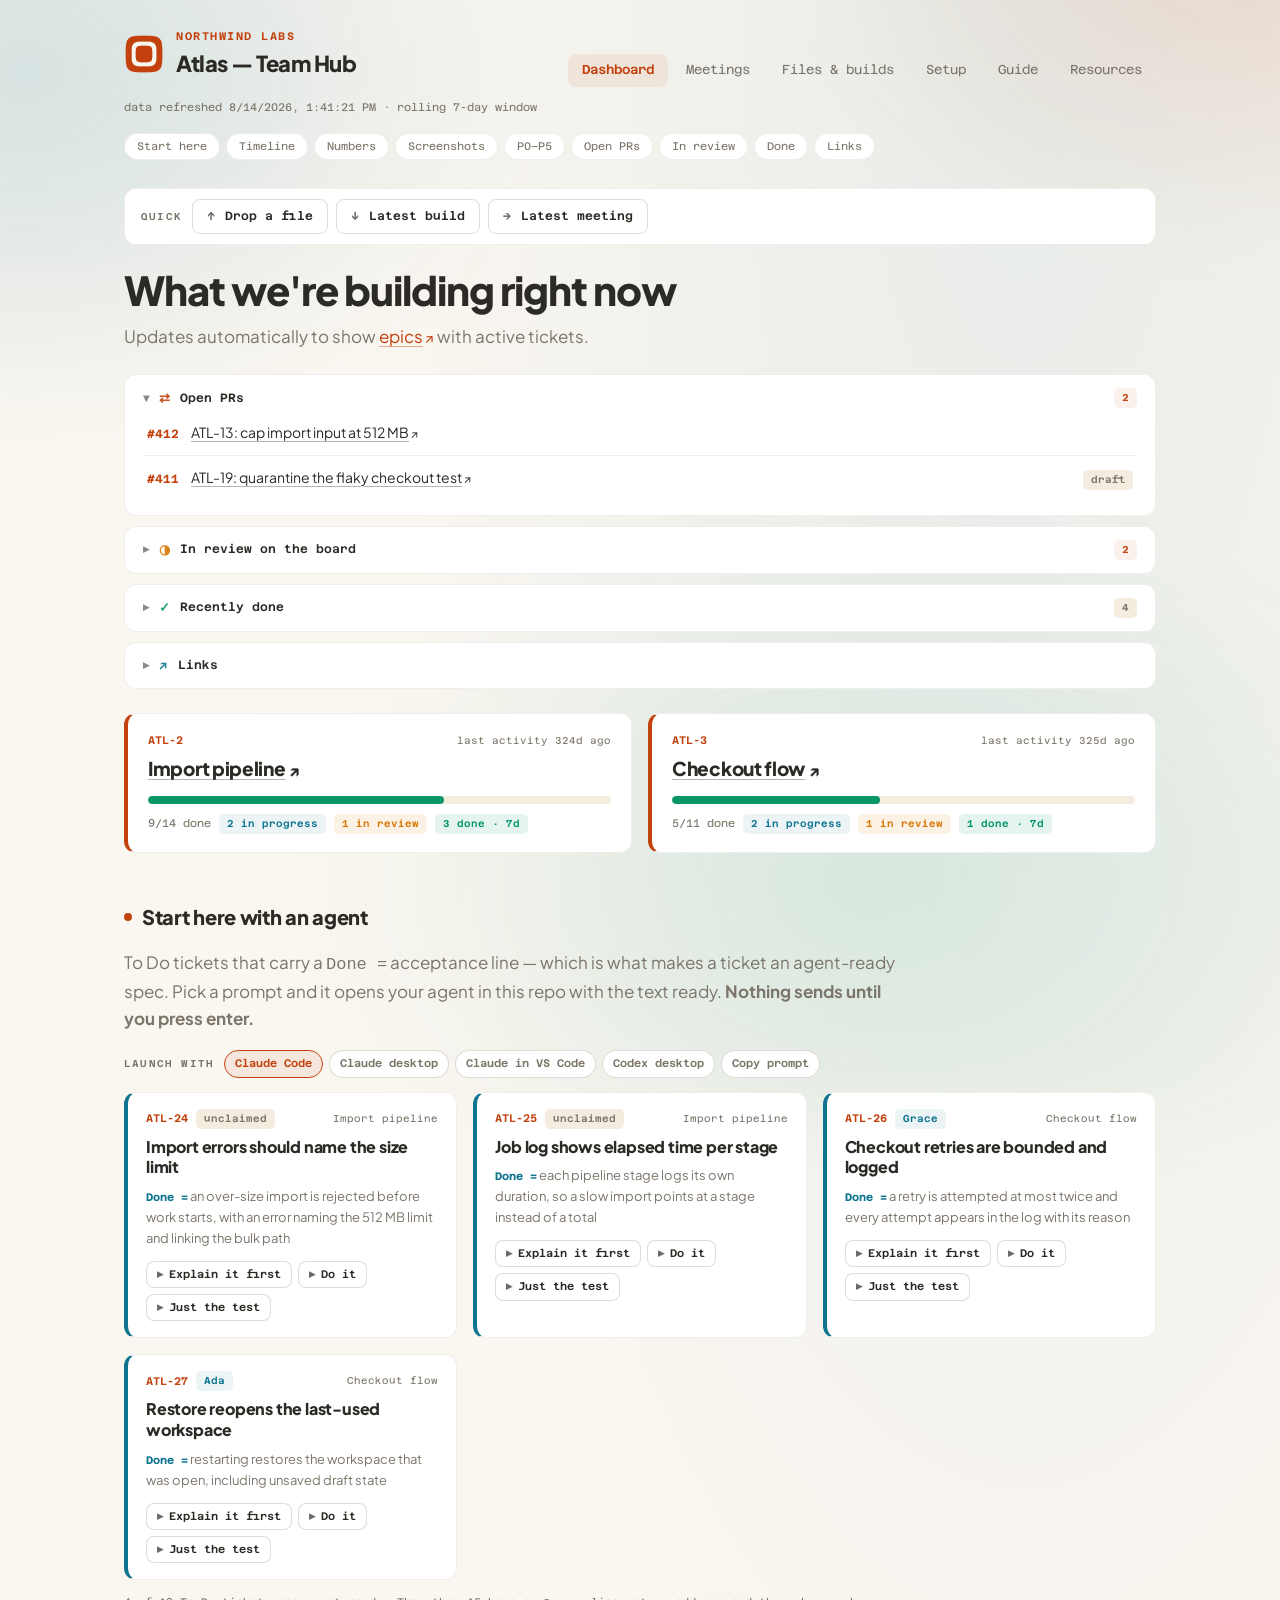
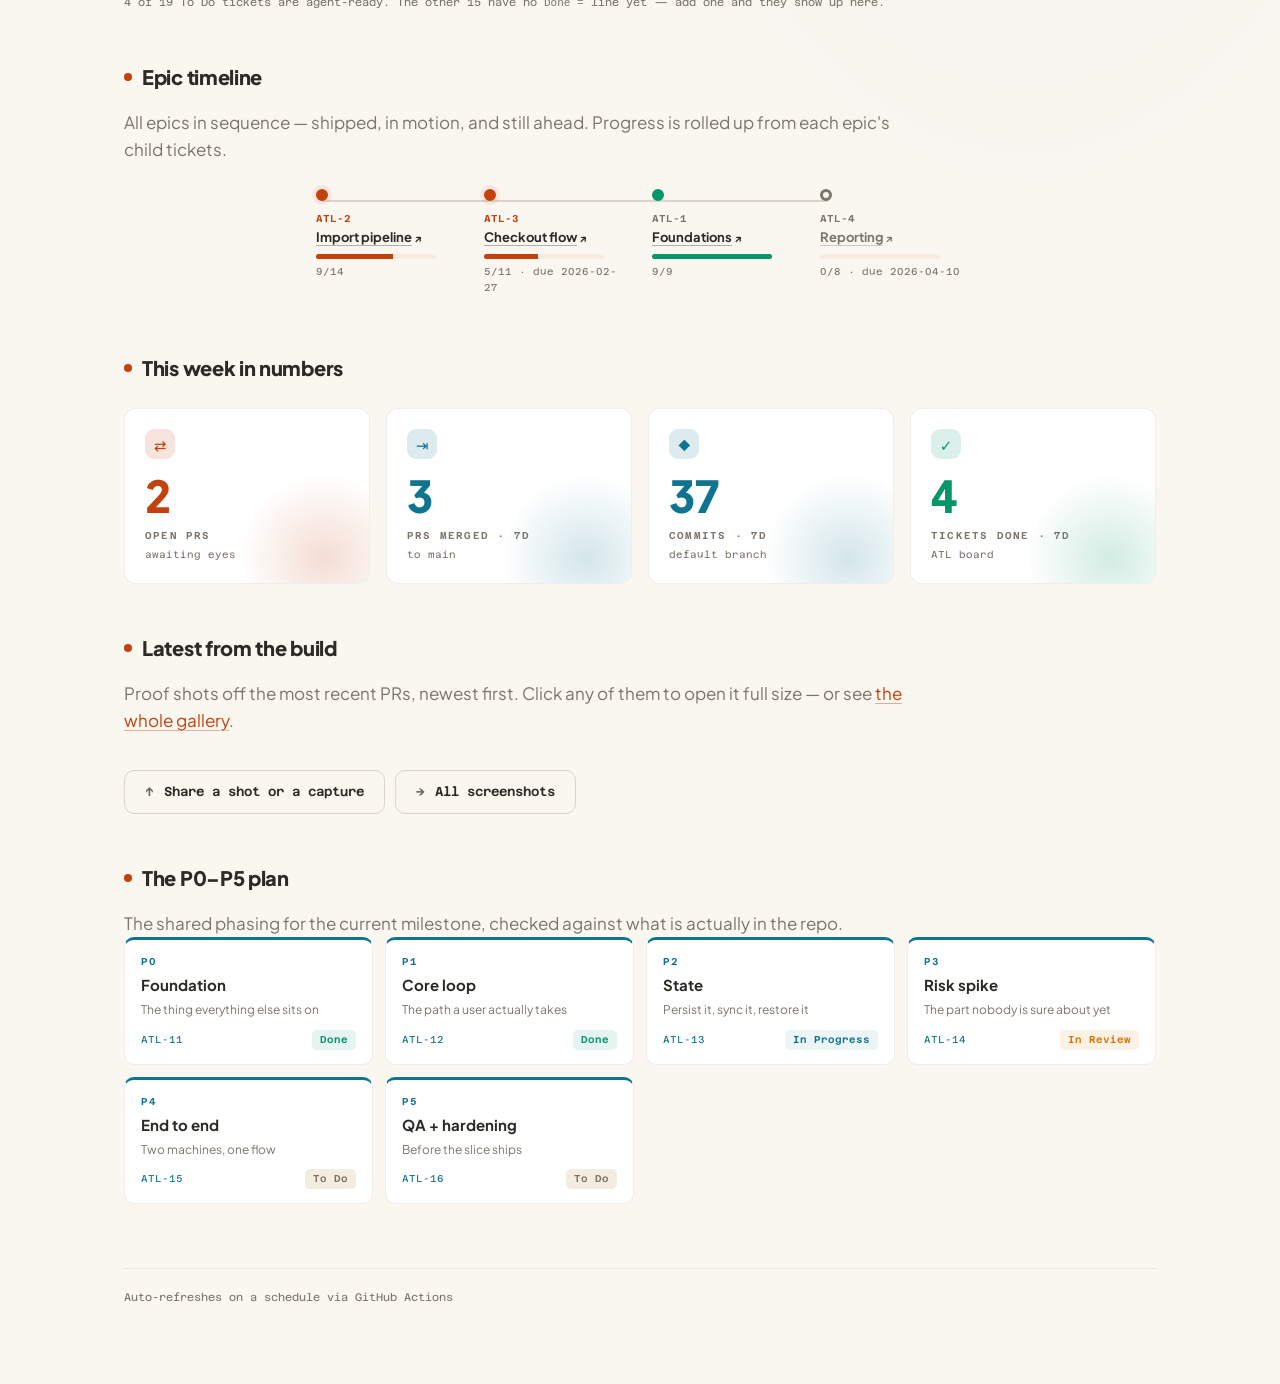
==== commit ce238f14: "Add week-over-week trend to dashboard KPI cards (#3)" ====
--- a/site/index.html
+++ b/site/index.html
@@ -176,9 +176,38 @@
 const blurb = document.getElementById("phases-blurb");
 if (blurb) blurb.textContent = CONFIG.phasesBlurb || "";
 
-fetch("data.json", { cache: "no-cache" }).then((r) => r.json()).then((d) => {
+/* Week-over-week deltas come from site/history.json, one dated snapshot per UTC
+   day. It may not exist yet — a brand-new hub's first refresh hasn't run, and
+   this template ships without one — so a missing or empty file just means no
+   deltas render, not a broken page. */
+const nearestEntry = (history, targetMs, toleranceMs) => {
+  if (!Array.isArray(history) || !history.length) return null;
+  let best = null, bestDiff = Infinity;
+  for (const h of history) {
+    if (!h || !h.date) continue;
+    const diff = Math.abs(new Date(`${h.date}T00:00:00Z`).getTime() - targetMs);
+    if (diff < bestDiff) { bestDiff = diff; best = h; }
+  }
+  return best && bestDiff <= toleranceMs ? best : null;
+};
+
+// Never render a delta unless both sides are real numbers — that is what keeps
+// a missing/short history from showing a fake "+11" or a misleading "±0".
+const deltaBadge = (current, prior) => {
+  if (!Number.isFinite(current) || !Number.isFinite(prior)) return "";
+  const delta = current - prior;
+  const dir = delta > 0 ? "up" : delta < 0 ? "down" : "flat";
+  const sign = delta > 0 ? "+" : "";
+  return `<div class="kpi__delta kpi__delta--${dir}">${sign}${delta} vs last week</div>`;
+};
+
+Promise.all([
+  fetch("data.json", { cache: "no-cache" }).then((r) => r.json()),
+  fetch("history.json", { cache: "no-cache" }).then((r) => (r.ok ? r.json() : [])).catch(() => []),
+]).then(([d, history]) => {
   const gh = d.github || {}, jira = d.jira || {};
   const days = gh.windowDays || jira.windowDays || CONFIG.windowDays || 7;
+  const weekAgo = nearestEntry(Array.isArray(history) ? history : [], Date.now() - 7 * 864e5, 2 * 864e5);
 
   document.getElementById("generated").textContent =
     "data refreshed " + (d.generatedAt ? new Date(d.generatedAt).toLocaleString() : "—") + ` · rolling ${days}-day window`;
@@ -221,12 +250,12 @@
 
   const doneCount = (jira.doneRecent || []).length;
   setHTML("kpis", [
-    { v: (gh.openPrs || []).length, l: "open PRs", s: "awaiting eyes", tone: "accent", icon: "⇄" },
-    { v: (gh.mergedPrs || []).length, l: `PRs merged · ${days}d`, s: "to main", tone: "water", icon: "⇥" },
-    { v: gh.commitCount ?? "—", l: `commits · ${days}d`, s: "default branch", tone: "water", icon: "◆" },
+    { v: (gh.openPrs || []).length, prior: weekAgo?.openPrs, l: "open PRs", s: "awaiting eyes", tone: "accent", icon: "⇄" },
+    { v: (gh.mergedPrs || []).length, prior: weekAgo?.mergedPrs, l: `PRs merged · ${days}d`, s: "to main", tone: "water", icon: "⇥" },
+    { v: gh.commitCount ?? "—", prior: weekAgo?.commitCount, l: `commits · ${days}d`, s: "default branch", tone: "water", icon: "◆" },
     // The only board-derived card — it goes with the rest of the board.
     ...(hasTracker
-      ? [{ v: doneCount, l: `tickets done · ${days}d`, s: tracker.label || "the board", tone: "green", icon: "✓" }]
+      ? [{ v: doneCount, prior: weekAgo?.ticketsDone, l: `tickets done · ${days}d`, s: tracker.label || "the board", tone: "green", icon: "✓" }]
       : []),
   ].map((k) => `
     <div class="kpi kpi--${k.tone}">
@@ -234,6 +263,7 @@
       <div class="kpi__val" data-to="${Number.isFinite(Number(k.v)) ? Number(k.v) : ""}">${k.v}</div>
       <div class="kpi__label">${k.l}</div>
       <div class="kpi__sub">${k.s}</div>
+      ${deltaBadge(Number(k.v), Number(k.prior))}
     </div>`).join(""));
   countUp();
 
--- a/site/style.css
+++ b/site/style.css
@@ -718,6 +718,60 @@
 }
 pre.term .c { color: var(--text-dim); }
 
+/* ---- optional shared activity log --------------------------------------- */
+.activity-list { display: grid; gap: 14px; margin-top: 26px; }
+.activity {
+  --tone: var(--accent);
+  display: grid;
+  grid-template-columns: 5px minmax(0, 1fr);
+  background: var(--surface);
+  border: 1px solid var(--border);
+  border-radius: 12px;
+  overflow: hidden;
+}
+.activity--outcome, .activity--milestone { --tone: var(--green); }
+.activity--decision { --tone: var(--water); }
+.activity--blocker { --tone: var(--amber); }
+.activity--next-step { --tone: var(--accent); }
+.activity__rail { background: var(--tone); }
+.activity__body { padding: 18px 20px; min-width: 0; }
+.activity__meta, .activity__foot {
+  display: flex;
+  align-items: center;
+  justify-content: space-between;
+  flex-wrap: wrap;
+  gap: 8px 16px;
+  font-family: var(--font-mono);
+  font-size: 10px;
+  color: var(--text-dim);
+}
+.activity__kind {
+  color: var(--tone);
+  background: color-mix(in srgb, var(--tone) 12%, transparent);
+  border-radius: 999px;
+  padding: 3px 9px;
+  font-weight: 600;
+  letter-spacing: .8px;
+  text-transform: uppercase;
+}
+.activity h2 { margin: 10px 0 5px; font-size: 18px; }
+.activity h2::before { display: none; }
+.activity p { color: var(--text-dim); max-width: 74ch; }
+.activity__foot { margin-top: 14px; padding-top: 12px; border-top: 1px solid var(--border); }
+.activity__links { display: flex; flex-wrap: wrap; gap: 6px; }
+.activity__links a {
+  color: var(--tone);
+  background: color-mix(in srgb, var(--tone) 10%, transparent);
+  border-radius: 6px;
+  padding: 3px 8px;
+  text-decoration: none;
+}
+.activity__links a:hover { text-decoration: underline; text-underline-offset: 2px; }
+@media (max-width: 560px) {
+  .activity__body { padding: 16px; }
+  .activity__meta, .activity__foot { align-items: flex-start; flex-direction: column; }
+}
+
 
 /* ---- links --------------------------------------------------------------- */
 /* Colour alone was the only cue that something was a link, which fails
@@ -941,6 +995,18 @@
   background: color-mix(in srgb, var(--tone) 14%, transparent);
 }
 .kpi__val { color: var(--tone); font-size: 44px; }
+
+/* Week-over-week trend. Omitted from the markup entirely (not just hidden)
+   whenever there is no comparable history — see deltaBadge() in index.html —
+   so there is never a fake "+0" implying a week of data that does not exist. */
+.kpi__delta {
+  display: inline-flex; align-items: center; gap: 4px;
+  font-family: var(--font-mono); font-size: 10px; font-weight: 600;
+  margin-top: 8px; letter-spacing: .2px;
+}
+.kpi__delta--up   { color: var(--green); }
+.kpi__delta--down { color: var(--amber); }
+.kpi__delta--flat { color: var(--text-dim); }
 
 /* A soft bloom in the corner, tinted to the card's tone. Decorative and behind
    the text, so it can never cost legibility. */
@@ -972,10 +1038,10 @@
 }
 
 /* ---- card lift ----------------------------------------------------------- */
-.epic, .kpi, .fold, .shot, .build, .clip, .phase, .act, .tk {
+.epic, .kpi, .fold, .shot, .build, .clip, .phase, .act, .tk, .activity {
   transition: border-color .2s ease, box-shadow .3s ease, transform .3s ease;
 }
-.epic:hover, .kpi:hover, .shot:hover, .build:hover, .clip:hover, .tk:hover {
+.epic:hover, .kpi:hover, .shot:hover, .build:hover, .clip:hover, .tk:hover, .activity:hover {
   border-color: color-mix(in srgb, var(--tone, var(--accent)) 45%, var(--border-bright));
   box-shadow: 0 10px 30px -14px color-mix(in srgb, var(--tone, var(--accent)) 60%, transparent);
   transform: translateY(-2px);
@@ -984,9 +1050,9 @@
 
 @media (prefers-reduced-motion: reduce) {
   body::before { animation: none; }
-  .epic, .kpi, .fold, .shot, .build, .clip, .phase, .act, .tk,
+  .epic, .kpi, .fold, .shot, .build, .clip, .phase, .act, .tk, .activity,
   .kpi::after, .shot img { transition: none; }
-  .epic:hover, .kpi:hover, .shot:hover, .build:hover, .clip:hover, .tk:hover { transform: none; }
+  .epic:hover, .kpi:hover, .shot:hover, .build:hover, .clip:hover, .tk:hover, .activity:hover { transform: none; }
   .shot:hover img { transform: none; }
 }
 
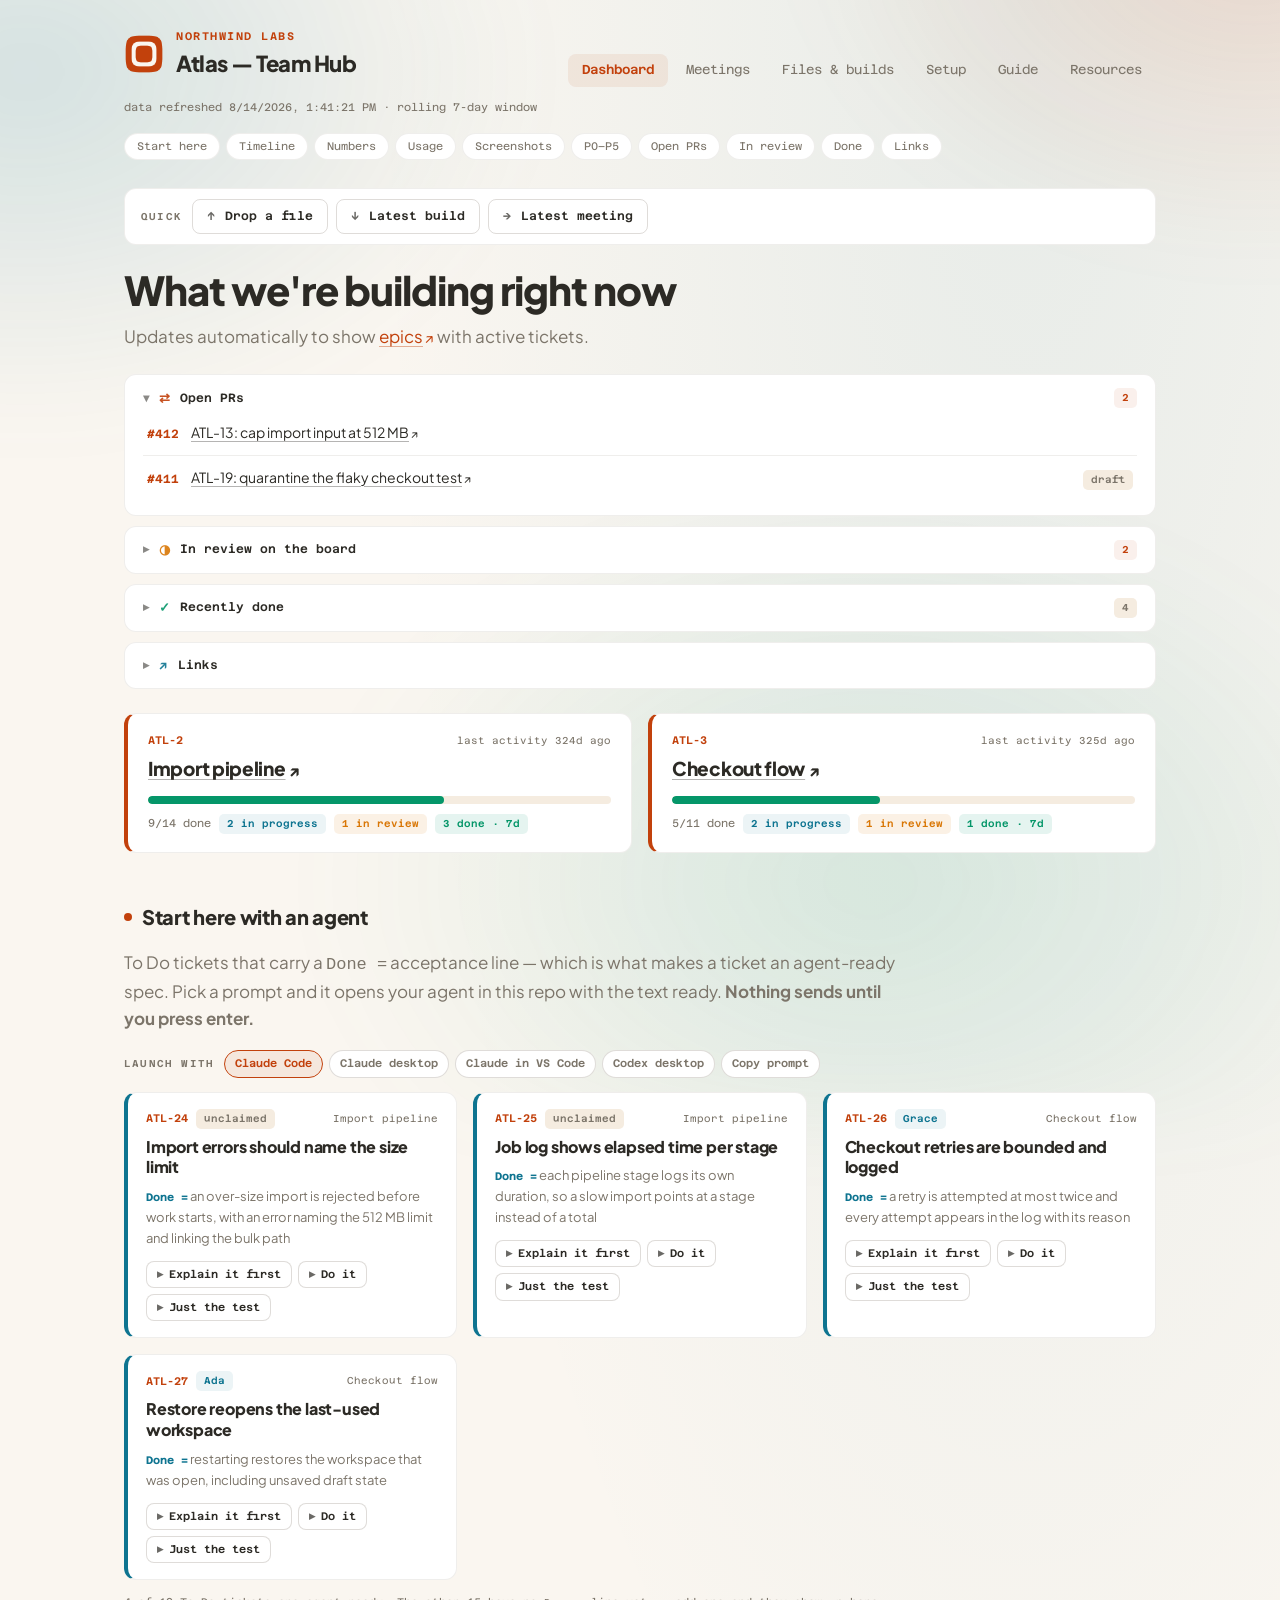
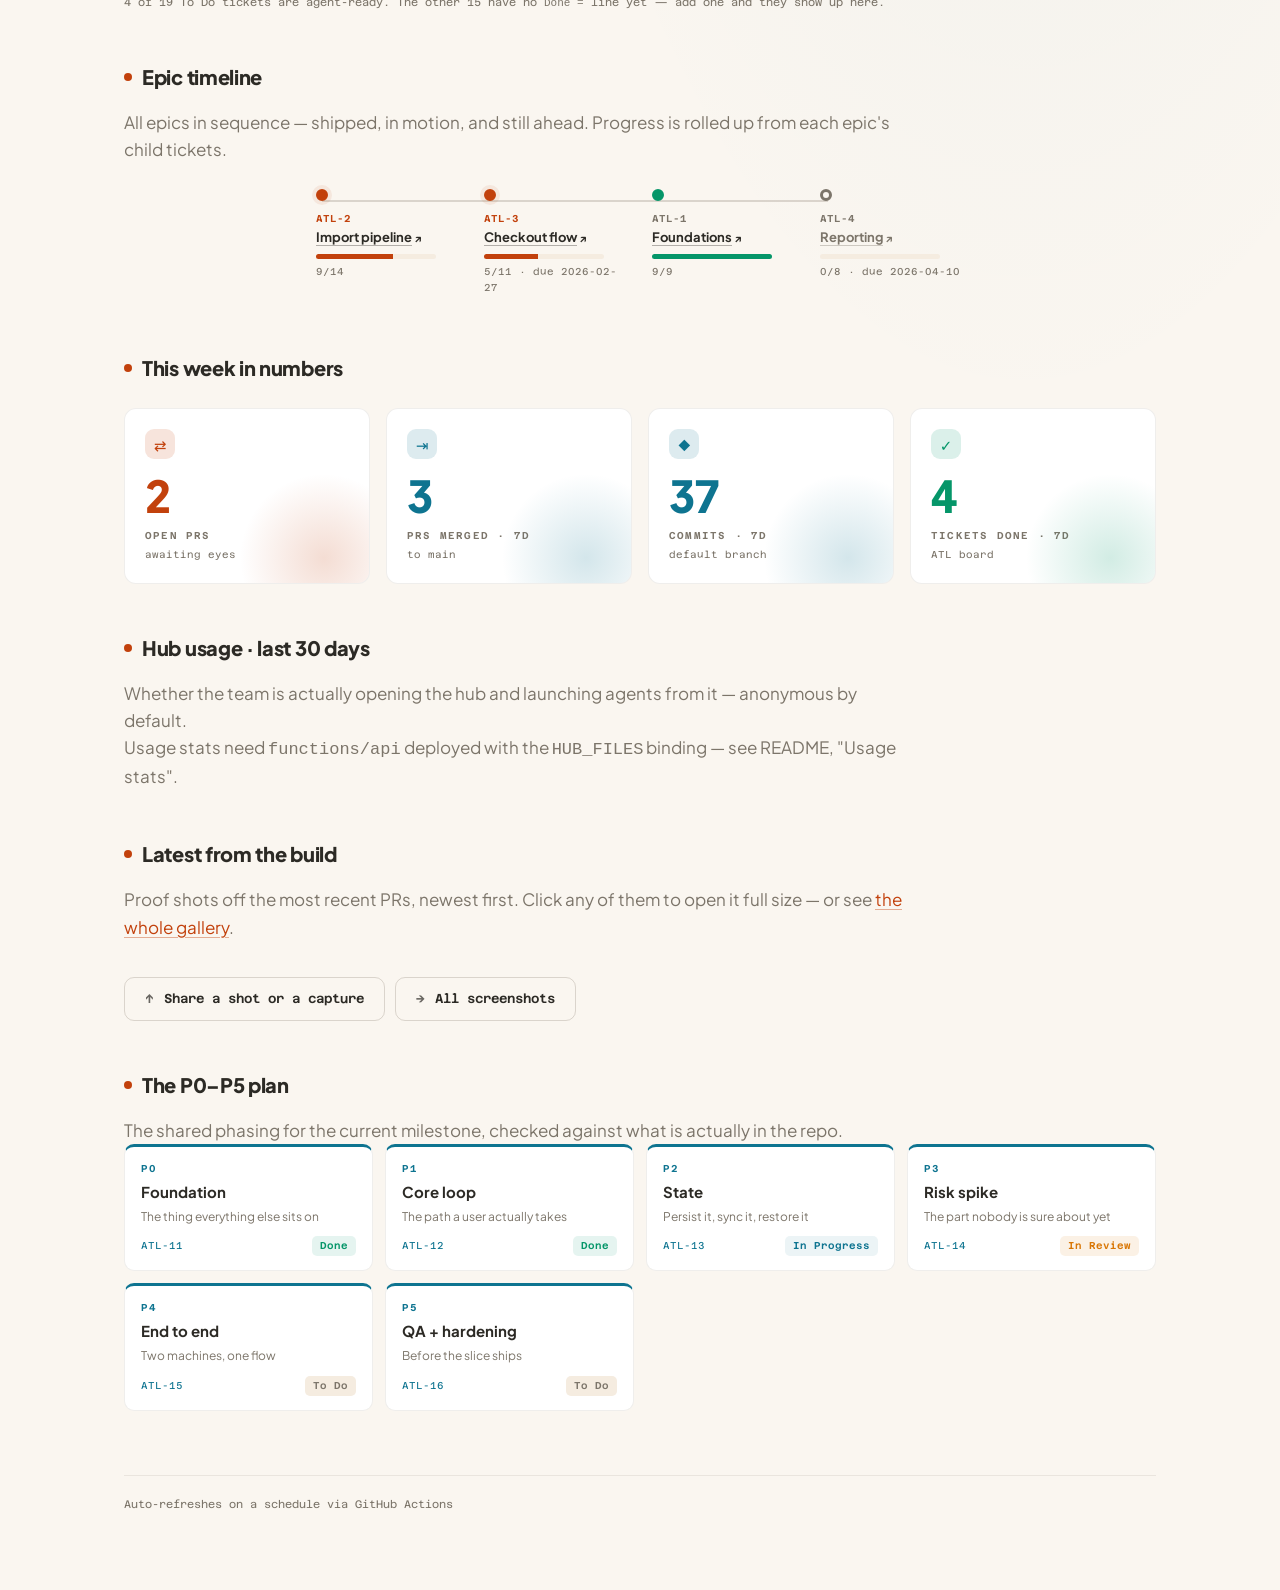
==== commit 1ec3f748: "Add opt-in usage stats: anonymous by default, per-person attribution behind config (#6) The hub coul" ====
--- a/site/index.html
+++ b/site/index.html
@@ -22,6 +22,7 @@
   <a href="#s-start" data-needs-tracker>Start here</a>
   <a href="#s-timeline" data-needs-tracker>Timeline</a>
   <a href="#s-numbers">Numbers</a>
+  <a href="#s-usage">Usage</a>
   <a href="#s-shots">Screenshots</a>
   <a href="#s-plan" data-needs-phases>P0–P5</a>
   <a href="#s-prs">Open PRs</a>
@@ -87,6 +88,14 @@
 
 <h2 id="s-numbers">This week in numbers</h2>
 <div class="kpis" id="kpis"></div>
+
+<h2 id="s-usage">Hub usage · last 30 days</h2>
+<p class="lead">Whether the team is actually opening the hub and launching agents from it — anonymous by default.</p>
+<div id="usage-panel">
+  <div id="usage-attribution"></div>
+  <div class="kpis" id="usage-kpis"></div>
+  <div id="usage-by-person"></div>
+</div>
 
 <h2 id="s-shots">Latest from the build</h2>
 <p class="lead">Proof shots off the most recent PRs, newest first. Click any of them to open it full size — or see <a href="files.html#s-shots">the whole gallery</a>.</p>
@@ -380,6 +389,42 @@
     setTimeout(() => { b.textContent = was; b.classList.remove("btn--ok"); }, 1800);
   }));
 }
+
+/* ---- usage stats -----------------------------------------------------------
+   Independent of data.json: this calls the Function directly, so it only
+   renders where functions/api is deployed with the HUB_FILES binding. A
+   local `python3 -m http.server` (see CONTRIBUTING) or a preview missing the
+   binding has no such route — the panel says so rather than showing zeros,
+   which would misread as "nobody uses this" instead of "not available here". */
+fetch("/api/stats", { cache: "no-store" })
+  .then((r) => { if (!r.ok) throw new Error(`stats returned ${r.status}`); return r.json(); })
+  .then((d) => {
+    document.getElementById("usage-attribution").innerHTML = d.attributed
+      ? `<div class="callout callout--amber"><strong>Per-person attribution is on.</strong> Events below are recorded against the Cloudflare Access-verified email of whoever triggered them — a tenant policy set in <code>hub.config.js</code>, not a product default.</div>`
+      : `<div class="callout callout--water"><strong>Anonymous aggregate counts only.</strong> No identity is recorded with these events.</div>`;
+
+    setHTML("usage-kpis", [
+      { v: d.totalEvents || 0, l: `events · ${d.windowDays}d`, s: "opens + agent launches", tone: "accent", icon: "◆" },
+      { v: (d.byType || {}).page_view || 0, l: "hub opens", s: `${d.windowDays}d`, tone: "water", icon: "→" },
+      { v: (d.byType || {}).agent_launch || 0, l: "agent launches", s: `${d.windowDays}d`, tone: "green", icon: "▸" },
+    ].map((k) => `
+      <div class="kpi kpi--${k.tone}">
+        <span class="kpi__icon">${k.icon}</span>
+        <div class="kpi__val">${k.v}</div>
+        <div class="kpi__label">${k.l}</div>
+        <div class="kpi__sub">${k.s}</div>
+      </div>`).join(""));
+
+    const people = Array.isArray(d.byPerson) ? d.byPerson : [];
+    setHTML("usage-by-person", d.attributed && people.length
+      ? `<ul class="rows">${people.map((p) =>
+          `<li><span class="id">${p.count}</span><span class="t">${esc(p.email)}</span></li>`).join("")}</ul>`
+      : "");
+  })
+  .catch(() => {
+    document.getElementById("usage-panel").innerHTML =
+      '<p class="lead">Usage stats need <code>functions/api</code> deployed with the <code>HUB_FILES</code> binding — see README, "Usage stats".</p>';
+  });
 
 /* ---- latest screenshots -------------------------------------------------- */
 /* The same manifest the Files page gallery reads, trimmed to the newest five.
--- a/site/style.css
+++ b/site/style.css
@@ -718,6 +718,255 @@
 }
 pre.term .c { color: var(--text-dim); }
 
+/* ---- setup gallery: three states, two future-hub previews -----------------
+   These are deliberately drawn UI frames, not screenshots of live systems.
+   The asymmetric reel keeps the blank state visually quieter while the two
+   configured examples get enough room to teach their distinct information
+   architecture. */
+.setup-gallery { margin-top: 10px; }
+.setup-gallery__grid {
+  display: grid;
+  grid-template-columns: minmax(240px, .72fr) minmax(0, 1.28fr);
+  grid-template-rows: auto auto;
+  gap: 18px;
+  margin: 24px 0 34px;
+}
+
+.hub-preview {
+  --preview-tone: var(--text-dim);
+  --preview-tint: var(--surface2);
+  display: flex;
+  flex-direction: column;
+  min-width: 0;
+  margin: 0;
+}
+.hub-preview--blank { grid-row: 1 / 3; }
+.hub-preview--forge { --preview-tone: var(--amber); --preview-tint: var(--amber-dim); }
+.hub-preview--vibery { --preview-tone: var(--water); --preview-tint: var(--water-dim); }
+
+.hub-preview__screen {
+  container-type: inline-size;
+  background: color-mix(in srgb, var(--surface) 88%, var(--preview-tint));
+  border: 1px solid var(--border-bright);
+  border-top: 4px solid var(--preview-tone);
+  border-radius: 16px 16px 10px 10px;
+  padding: clamp(14px, 2.2vw, 22px);
+  overflow: hidden;
+}
+.hub-preview--blank .hub-preview__screen {
+  display: flex;
+  flex-direction: column;
+  flex: 1;
+  background: color-mix(in srgb, var(--surface) 82%, var(--bg));
+  border-style: dashed;
+}
+
+.hub-preview__chrome {
+  display: grid;
+  grid-template-columns: auto minmax(0, 1fr) auto;
+  align-items: center;
+  gap: 10px;
+  padding-bottom: 12px;
+  border-bottom: 1px solid var(--border);
+}
+.hub-preview__mark {
+  display: grid;
+  place-items: center;
+  width: 32px;
+  height: 32px;
+  border: 1px solid color-mix(in srgb, var(--preview-tone) 48%, var(--border));
+  border-radius: 9px;
+  color: var(--preview-tone);
+  background: var(--preview-tint);
+  font-family: var(--font-mono);
+  font-size: 11px;
+  font-weight: 600;
+}
+.hub-preview__brand {
+  min-width: 0;
+  color: var(--text);
+  font-size: 13px;
+  font-weight: 800;
+  line-height: 1.2;
+}
+.hub-preview__brand small {
+  display: block;
+  margin-top: 2px;
+  color: var(--text-dim);
+  font-family: var(--font-mono);
+  font-size: 8px;
+  font-weight: 600;
+  letter-spacing: .8px;
+  text-transform: uppercase;
+}
+.hub-preview__state {
+  color: var(--preview-tone);
+  background: var(--preview-tint);
+  border-radius: 999px;
+  padding: 4px 8px;
+  font-family: var(--font-mono);
+  font-size: 8px;
+  font-weight: 600;
+  letter-spacing: .5px;
+  text-transform: uppercase;
+  white-space: nowrap;
+}
+.hub-preview__title {
+  margin: 16px 0 12px;
+  color: var(--text);
+  font-size: clamp(15px, 2.2cqw, 19px);
+  font-weight: 800;
+  letter-spacing: -.25px;
+  line-height: 1.25;
+}
+
+.preview-kpis {
+  display: grid;
+  grid-template-columns: repeat(3, minmax(0, 1fr));
+  border-block: 1px solid var(--border);
+}
+.preview-kpis > span { padding: 9px 10px; min-width: 0; }
+.preview-kpis > span + span { border-left: 1px solid var(--border); }
+.preview-kpis b,
+.preview-stream__label {
+  display: block;
+  color: var(--text-dim);
+  font-family: var(--font-mono);
+  font-size: 8px;
+  font-weight: 600;
+  letter-spacing: .7px;
+  text-transform: uppercase;
+}
+.preview-kpis strong { display: block; margin-top: 2px; font-size: 10px; line-height: 1.35; }
+
+.preview-body {
+  display: grid;
+  grid-template-columns: minmax(0, 1.02fr) minmax(0, .98fr);
+  gap: 14px;
+  padding-top: 13px;
+}
+.preview-lanes,
+.preview-goals,
+.preview-stream { display: grid; gap: 7px; align-content: start; }
+.preview-lanes > div,
+.preview-goals > div {
+  display: flex;
+  align-items: baseline;
+  justify-content: space-between;
+  gap: 10px;
+  padding-bottom: 5px;
+  border-bottom: 1px solid var(--border);
+}
+.preview-lanes span,
+.preview-goals b { color: var(--preview-tone); font-family: var(--font-mono); font-size: 8px; }
+.preview-lanes strong,
+.preview-goals span { color: var(--text); font-size: 9px; font-weight: 600; text-align: right; }
+.preview-stream__item {
+  border-left: 3px solid var(--accent);
+  background: var(--accent-dim);
+  padding: 6px 8px;
+  color: var(--text-dim);
+  font-size: 9px;
+  line-height: 1.4;
+}
+.preview-stream__item b { display: block; color: var(--accent); font-family: var(--font-mono); font-size: 7px; letter-spacing: .6px; text-transform: uppercase; }
+.preview-stream__item--done { border-left-color: var(--green); background: var(--green-dim); }
+.preview-stream__item--done b { color: var(--green); }
+.preview-stream__item--water { border-left-color: var(--water); background: var(--water-dim); }
+.preview-stream__item--water b { color: var(--water); }
+.preview-stream__agent {
+  color: var(--text-dim);
+  font-family: var(--font-mono);
+  font-size: 8px;
+  line-height: 1.45;
+}
+
+.preview-config {
+  display: grid;
+  grid-template-columns: auto minmax(0, 1fr);
+  gap: 2px 10px;
+  align-items: baseline;
+  margin-top: 13px;
+  padding: 9px 10px;
+  border-radius: 8px;
+  background: var(--preview-tint);
+  font-family: var(--font-mono);
+}
+.preview-config > span { grid-row: 1 / 3; color: var(--preview-tone); font-size: 8px; font-weight: 600; }
+.preview-config strong { color: var(--text); font-size: 9px; }
+.preview-config small { color: var(--text-dim); font-size: 8px; }
+.preview-config--off { margin-top: auto; background: var(--surface2); }
+.preview-config--on { --preview-tone: var(--green); --preview-tint: var(--green-dim); }
+
+.preview-empty {
+  display: grid;
+  justify-items: start;
+  gap: 7px;
+  margin: 18px 0;
+  padding: 18px 0;
+}
+.preview-empty > span { display: block; height: 7px; border-radius: 4px; background: var(--border-bright); }
+.preview-empty > span:nth-child(1) { width: 82%; }
+.preview-empty > span:nth-child(2) { width: 58%; }
+.preview-empty > span:nth-child(3) { width: 70%; }
+.preview-empty b { margin-top: 8px; color: var(--text); font-size: 12px; }
+.preview-empty small { color: var(--text-dim); font-size: 10px; }
+.preview-checklist { display: grid; gap: 7px; margin: 0 0 18px; padding: 0; list-style: none; counter-reset: preview-step; }
+.preview-checklist li {
+  counter-increment: preview-step;
+  display: grid;
+  grid-template-columns: 20px minmax(0, 1fr);
+  gap: 7px;
+  align-items: center;
+  color: var(--text-dim);
+  font-size: 10px;
+}
+.preview-checklist li::before {
+  content: counter(preview-step, decimal-leading-zero);
+  color: var(--text-dim);
+  font-family: var(--font-mono);
+  font-size: 7px;
+}
+
+.hub-preview figcaption {
+  display: grid;
+  gap: 4px;
+  padding: 11px 3px 0;
+  color: var(--text-dim);
+  font-size: 12px;
+  line-height: 1.5;
+}
+.hub-preview figcaption strong { color: var(--text); font-size: 13px; }
+.hub-preview figcaption b { color: var(--text); }
+.hub-preview__number {
+  color: var(--preview-tone);
+  font-family: var(--font-mono);
+  font-size: 9px;
+  font-weight: 600;
+  letter-spacing: .8px;
+  text-transform: uppercase;
+}
+
+@container (max-width: 520px) {
+  .preview-body { grid-template-columns: 1fr; }
+  .preview-kpis { grid-template-columns: 1fr; }
+  .preview-kpis > span { display: flex; justify-content: space-between; gap: 10px; }
+  .preview-kpis > span + span { border-left: 0; border-top: 1px solid var(--border); }
+  .preview-kpis strong { text-align: right; }
+}
+@container (max-width: 330px) {
+  .hub-preview__chrome { grid-template-columns: auto minmax(0, 1fr); }
+  .hub-preview__state { grid-column: 1 / -1; justify-self: start; }
+}
+@media (max-width: 820px) {
+  .setup-gallery__grid { grid-template-columns: 1fr; grid-template-rows: auto; }
+  .hub-preview--blank { grid-row: auto; }
+}
+@media (max-width: 480px) {
+  .setup-gallery__grid { margin-top: 18px; gap: 24px; }
+  .hub-preview__screen { border-radius: 12px 12px 8px 8px; }
+}
+
 /* ---- optional shared activity log --------------------------------------- */
 .activity-list { display: grid; gap: 14px; margin-top: 26px; }
 .activity {
